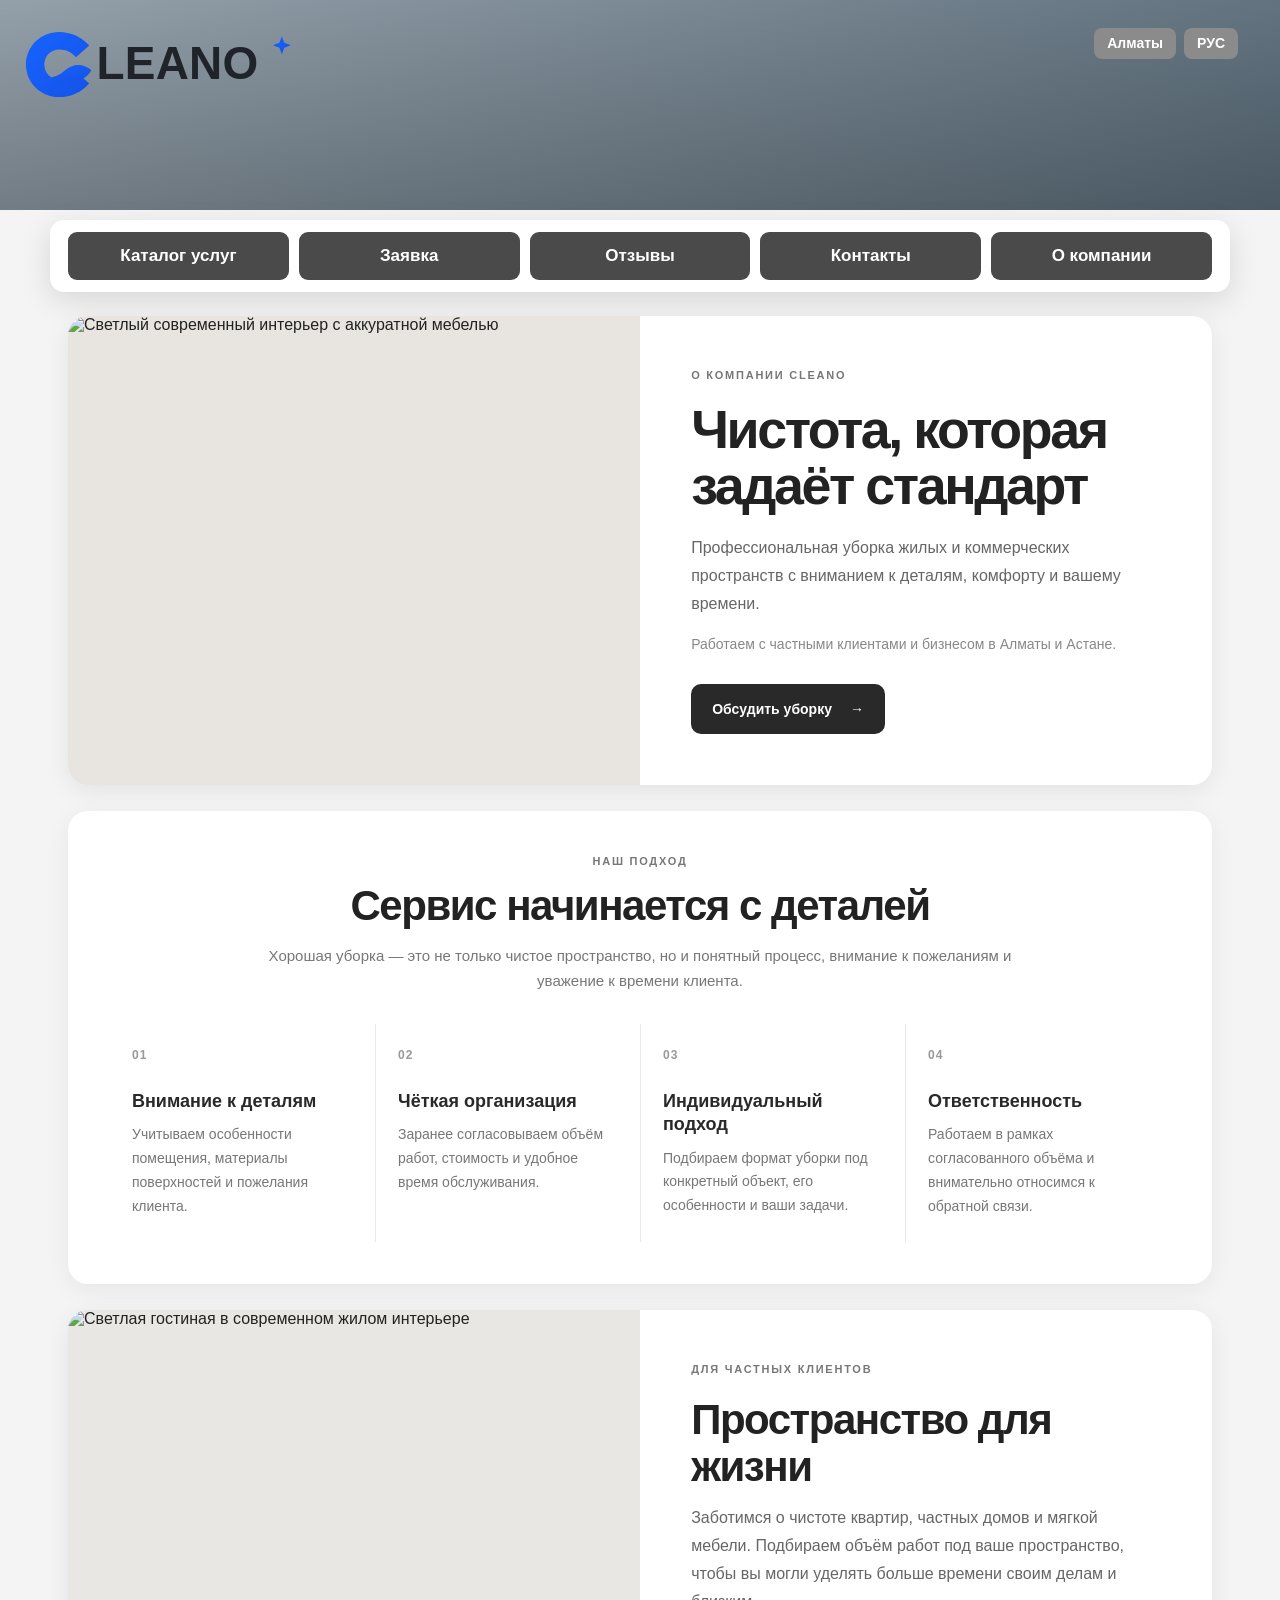
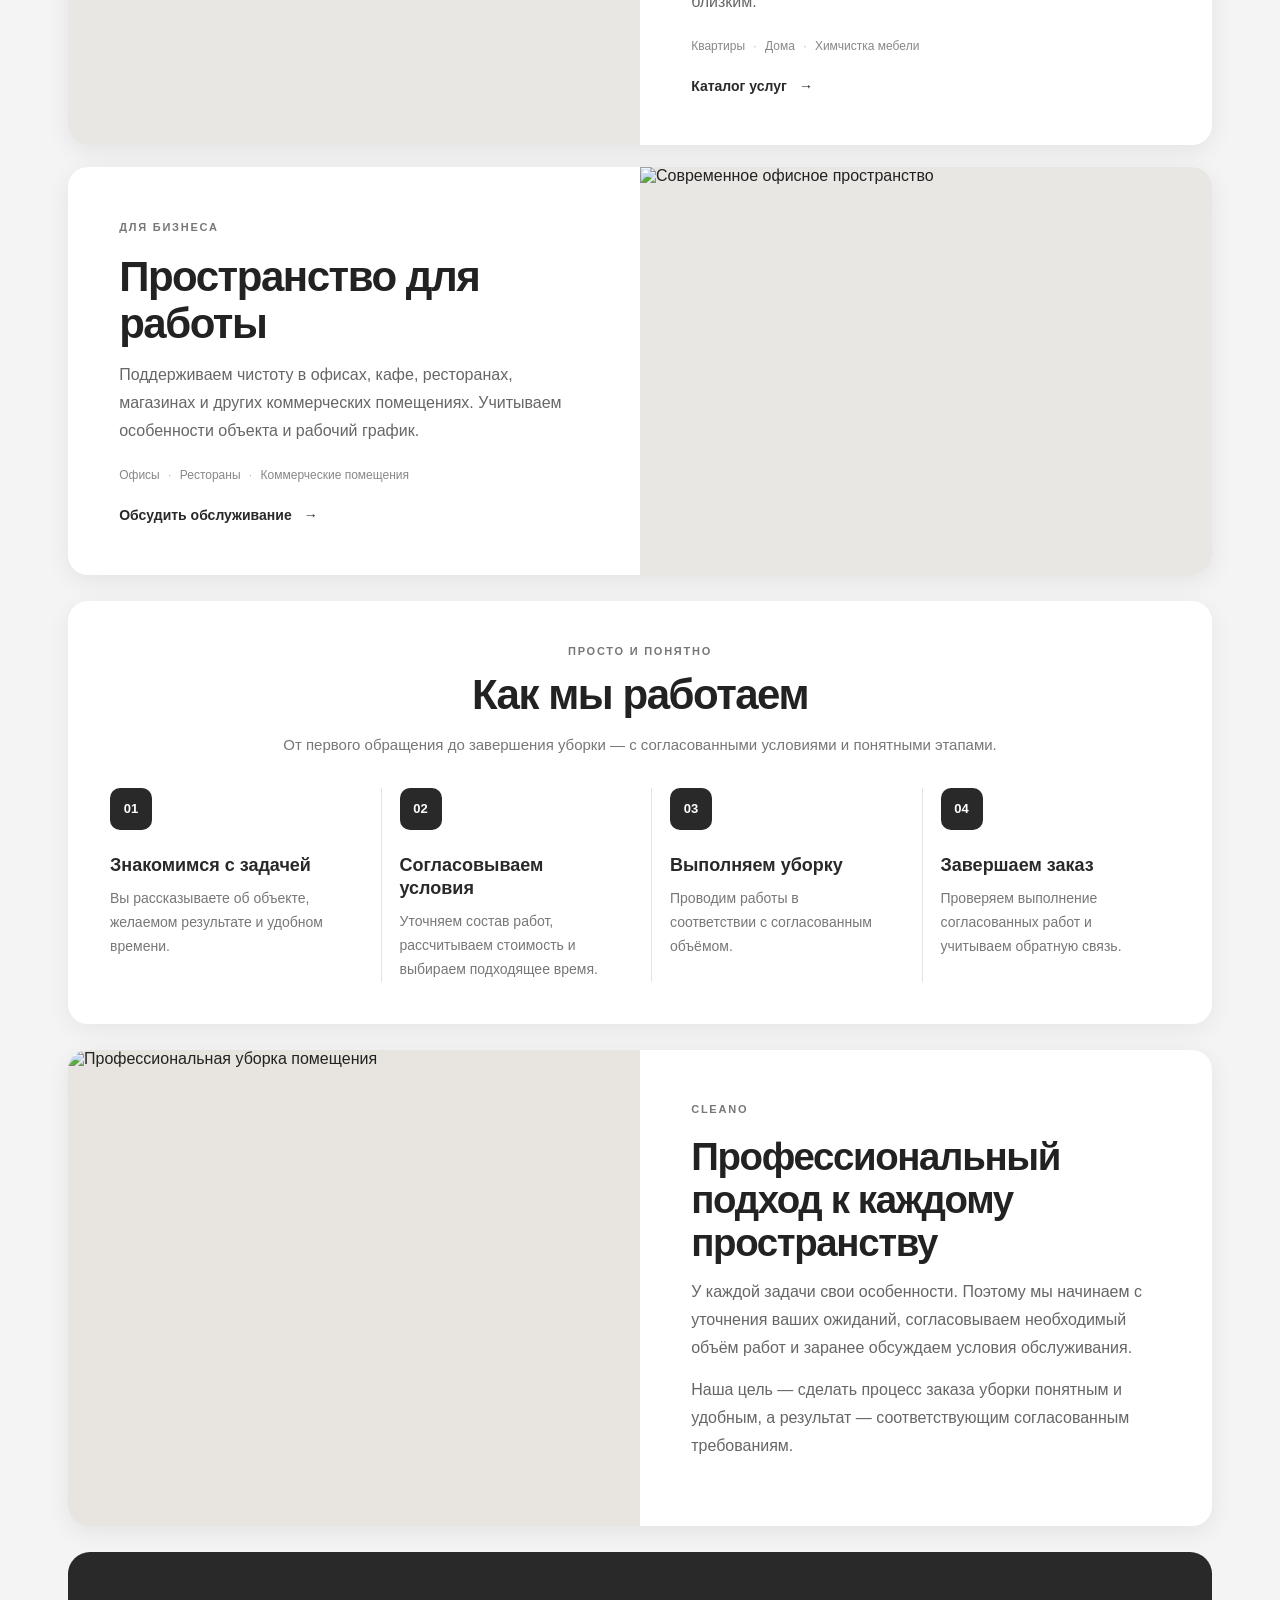
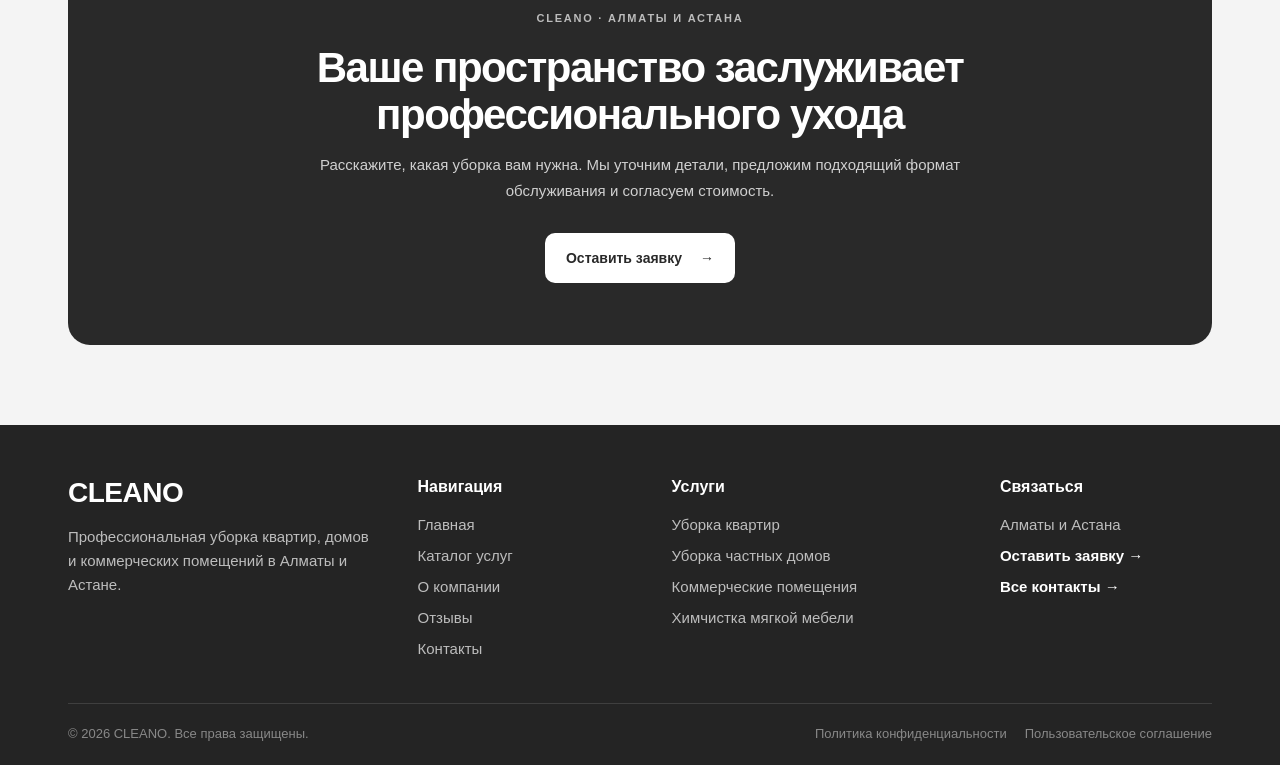
==== about.html @ 45821236 "Use distinct high-quality CLEANO service photography" ====
<!doctype html>
<html lang="ru">
<head>
  <meta charset="UTF-8">
  <meta name="viewport" content="width=device-width, initial-scale=1.0">
  <title>CLEANO — О компании</title>
  <link rel="icon" href="assets/cleano-favicon.svg" type="image/svg+xml" sizes="any">
  <link rel="stylesheet" href="css/style.css">
</head>
<body>
  <header class="site-header" data-city="almaty">
    <div class="header-overlay">
      <a class="logo" href="index.html" aria-label="CLEANO"><img src="assets/cleano-logo.svg?v=2" alt="CLEANO"></a>
      <div class="header-controls">
        <div class="city-picker">
          <button class="city-button" type="button" aria-expanded="false" aria-haspopup="listbox">Алматы</button>
          <div class="city-menu" role="listbox" aria-hidden="true">
            <button type="button" role="option" data-city="Алматы">Алматы</button>
            <button type="button" role="option" data-city="Астана">Астана</button>
          </div>
        </div>
        <div class="language-picker">
          <button class="language-button" type="button" aria-expanded="false" aria-haspopup="listbox">РУС</button>
          <div class="language-menu" role="listbox" aria-hidden="true">
            <button type="button" role="option" data-language="РУС">РУС</button>
            <button type="button" role="option" data-language="КАЗ">КАЗ</button>
            <button type="button" role="option" data-language="ENG">ENG</button>
          </div>
        </div>
      </div>
    </div>
  </header>
  <nav class="navigation" aria-label="Основная навигация">
    <a href="services.html">Каталог услуг</a>
    <a href="request.html">Заявка</a>
    <a href="reviews.html">Отзывы</a>
    <a href="contacts.html">Контакты</a>
    <a href="about.html">О компании</a>
  </nav>
  <main class="main-content">
    <section class="about-page">
      <section class="about-hero">
        <div class="about-hero-image">
          <img src="https://images.unsplash.com/photo-1616486338812-3dadae4b4ace?auto=format&fit=crop&w=1800&q=85" alt="Светлый современный интерьер с аккуратной мебелью">
        </div>
        <div class="about-hero-copy">
          <span class="about-eyebrow">О КОМПАНИИ CLEANO</span>
          <h1>Чистота, которая задаёт стандарт</h1>
          <p>Профессиональная уборка жилых и коммерческих пространств с вниманием к деталям, комфорту и вашему времени.</p>
          <p class="about-hero-secondary">Работаем с частными клиентами и бизнесом в Алматы и Астане.</p>
          <a class="about-button" href="request.html">Обсудить уборку <span>→</span></a>
        </div>
      </section>

      <section class="about-principles">
        <div class="about-section-heading">
          <span class="about-eyebrow">НАШ ПОДХОД</span>
          <h2>Сервис начинается с деталей</h2>
          <p>Хорошая уборка — это не только чистое пространство, но и понятный процесс, внимание к пожеланиям и уважение к времени клиента.</p>
        </div>
        <div class="about-principles-grid">
          <article class="about-principle">
            <span class="about-principle-number">01</span>
            <h3>Внимание к деталям</h3>
            <p>Учитываем особенности помещения, материалы поверхностей и пожелания клиента.</p>
          </article>
          <article class="about-principle">
            <span class="about-principle-number">02</span>
            <h3>Чёткая организация</h3>
            <p>Заранее согласовываем объём работ, стоимость и удобное время обслуживания.</p>
          </article>
          <article class="about-principle">
            <span class="about-principle-number">03</span>
            <h3>Индивидуальный подход</h3>
            <p>Подбираем формат уборки под конкретный объект, его особенности и ваши задачи.</p>
          </article>
          <article class="about-principle">
            <span class="about-principle-number">04</span>
            <h3>Ответственность</h3>
            <p>Работаем в рамках согласованного объёма и внимательно относимся к обратной связи.</p>
          </article>
        </div>
      </section>

      <section class="about-directions">
        <article class="about-direction">
          <div class="about-direction-image">
            <img src="https://images.unsplash.com/photo-1505693416388-ac5ce068fe85?auto=format&fit=crop&w=1400&q=85" alt="Светлая гостиная в современном жилом интерьере" loading="lazy">
          </div>
          <div class="about-direction-copy">
            <span class="about-eyebrow">ДЛЯ ЧАСТНЫХ КЛИЕНТОВ</span>
            <h2>Пространство для жизни</h2>
            <p>Заботимся о чистоте квартир, частных домов и мягкой мебели. Подбираем объём работ под ваше пространство, чтобы вы могли уделять больше времени своим делам и близким.</p>
            <span class="about-direction-tags">Квартиры <i>·</i> Дома <i>·</i> Химчистка мебели</span>
            <a class="about-text-link" href="services.html">Каталог услуг <span>→</span></a>
          </div>
        </article>
        <article class="about-direction about-direction-reverse">
          <div class="about-direction-image">
            <img src="https://images.unsplash.com/photo-1497366811353-6870744d04b2?auto=format&fit=crop&w=1400&q=85" alt="Современное офисное пространство" loading="lazy">
          </div>
          <div class="about-direction-copy">
            <span class="about-eyebrow">ДЛЯ БИЗНЕСА</span>
            <h2>Пространство для работы</h2>
            <p>Поддерживаем чистоту в офисах, кафе, ресторанах, магазинах и других коммерческих помещениях. Учитываем особенности объекта и рабочий график.</p>
            <span class="about-direction-tags">Офисы <i>·</i> Рестораны <i>·</i> Коммерческие помещения</span>
            <a class="about-text-link" href="request.html">Обсудить обслуживание <span>→</span></a>
          </div>
        </article>
      </section>

      <section class="about-process">
        <div class="about-section-heading">
          <span class="about-eyebrow">ПРОСТО И ПОНЯТНО</span>
          <h2>Как мы работаем</h2>
          <p>От первого обращения до завершения уборки — с согласованными условиями и понятными этапами.</p>
        </div>
        <div class="about-process-grid">
          <article class="about-process-step">
            <span>01</span><h3>Знакомимся с задачей</h3>
            <p>Вы рассказываете об объекте, желаемом результате и удобном времени.</p>
          </article>
          <article class="about-process-step">
            <span>02</span><h3>Согласовываем условия</h3>
            <p>Уточняем состав работ, рассчитываем стоимость и выбираем подходящее время.</p>
          </article>
          <article class="about-process-step">
            <span>03</span><h3>Выполняем уборку</h3>
            <p>Проводим работы в соответствии с согласованным объёмом.</p>
          </article>
          <article class="about-process-step">
            <span>04</span><h3>Завершаем заказ</h3>
            <p>Проверяем выполнение согласованных работ и учитываем обратную связь.</p>
          </article>
        </div>
      </section>

      <section class="about-trust">
        <div class="about-trust-image">
          <img src="https://images.unsplash.com/photo-1511818966892-d7d671e672a2?auto=format&fit=crop&w=1400&q=85" alt="Профессиональная уборка помещения" loading="lazy">
        </div>
        <div class="about-trust-copy">
          <span class="about-eyebrow">CLEANO</span>
          <h2>Профессиональный подход к каждому пространству</h2>
          <p>У каждой задачи свои особенности. Поэтому мы начинаем с уточнения ваших ожиданий, согласовываем необходимый объём работ и заранее обсуждаем условия обслуживания.</p>
          <p>Наша цель — сделать процесс заказа уборки понятным и удобным, а результат — соответствующим согласованным требованиям.</p>
        </div>
      </section>

      <section class="about-final-cta">
        <span class="about-eyebrow">CLEANO · АЛМАТЫ И АСТАНА</span>
        <h2>Ваше пространство заслуживает профессионального ухода</h2>
        <p>Расскажите, какая уборка вам нужна. Мы уточним детали, предложим подходящий формат обслуживания и согласуем стоимость.</p>
        <a class="about-button about-button-light" href="request.html">Оставить заявку <span>→</span></a>
      </section>
    </section>
  </main>
  <footer class="site-footer">
    <div class="footer-inner">
      <div class="footer-main">
        <div class="footer-brand">
          <a class="footer-logo" href="index.html" aria-label="CLEANO">CLEANO</a>
          <p>Профессиональная уборка квартир, домов и коммерческих помещений в Алматы и Астане.</p>
        </div>

        <div class="footer-column">
          <h2>Навигация</h2>
          <a href="index.html">Главная</a>
          <a href="services.html">Каталог услуг</a>
          <a href="about.html">О компании</a>
          <a href="reviews.html">Отзывы</a>
          <a href="contacts.html">Контакты</a>
        </div>

        <div class="footer-column">
          <h2>Услуги</h2>
          <a href="services.html">Уборка квартир</a>
          <a href="services.html">Уборка частных домов</a>
          <a href="services.html">Коммерческие помещения</a>
          <a href="services.html">Химчистка мягкой мебели</a>
        </div>

        <div class="footer-column footer-contact">
          <h2>Связаться</h2>
          <span>Алматы и Астана</span>
          <a href="request.html">Оставить заявку →</a>
          <a href="contacts.html">Все контакты →</a>
        </div>
      </div>

      <div class="footer-bottom">
        <span>© 2026 CLEANO. Все права защищены.</span>
        <div class="footer-legal">
          <a href="#">Политика конфиденциальности</a>
          <a href="#">Пользовательское соглашение</a>
        </div>
      </div>
    </div>
  </footer>
  <script src="js/script.js?v=2"></script>
</body>
</html>
---- css/style.css ----
*{box-sizing:border-box}
html{scroll-behavior:smooth}
body{margin:0;font-family:Arial,Helvetica,sans-serif;color:#222;background:#f4f4f4}

.site-header{position:absolute;inset:0 0 auto 0;height:210px;z-index:0;background:linear-gradient(rgba(0,0,0,.2),rgba(0,0,0,.35)),linear-gradient(135deg,#b9c8d4,#718797)}
.header-overlay{height:100%;display:flex;align-items:flex-start;justify-content:space-between;padding:28px 42px 28px 24px;color:#fff}
.header-controls{display:flex;align-items:flex-start;gap:8px;margin-left:auto}
.logo{display:flex;align-items:flex-start;width:290px;height:84px;text-decoration:none;flex:0 0 auto}
.logo img{display:block;width:100%;height:100%;object-fit:contain;object-position:left top}

.navigation{position:relative;z-index:3;max-width:1180px;margin:220px auto 0;padding:12px 18px;display:flex;gap:10px;background:#fff;border-radius:14px;box-shadow:0 8px 30px rgba(0,0,0,.12)}
.navigation a{flex:1;display:flex;align-items:center;justify-content:center;min-height:48px;padding:10px 16px;border-radius:9px;background:#4a4a4a;color:#fff;text-decoration:none;font-size:17px;font-weight:700;transition:background .2s ease,transform .2s ease,box-shadow .2s ease}
.navigation a:hover{background:#363636;transform:scale(1.035);box-shadow:0 6px 14px rgba(0,0,0,.16)}
.navigation a.active{background:#363636}

.main-content{position:relative;z-index:4;max-width:1180px;margin:24px auto 80px;padding:0 18px}
.homepage-hero{min-height:320px;margin-bottom:24px;padding:44px 52px;display:flex;align-items:center;background:#fff;border-radius:18px;box-shadow:0 6px 24px rgba(0,0,0,.08)}
.homepage-hero-copy{max-width:900px}
.homepage-hero h1{margin:0 0 22px;font-size:clamp(34px,4.2vw,54px);line-height:1.06;color:#222}
.homepage-hero p{margin:0 0 14px;font-size:18px;line-height:1.62;color:#555}
.homepage-hero p:last-child{margin-bottom:0}

.hero{min-height:360px;margin-bottom:24px;padding:32px;display:grid;grid-template-columns:1.2fr 1fr;gap:36px;align-items:center;background:#fff;border-radius:18px;box-shadow:0 6px 24px rgba(0,0,0,.08)}
.placeholder{min-height:260px;display:grid;place-items:center;border-radius:14px;background:#e8e8e8;color:#888;font-size:18px}
h1{margin-top:0;font-size:clamp(32px,4vw,54px);line-height:1.05}
h2{font-size:32px}
p{font-size:18px;line-height:1.6;color:#555}

.city-picker,.language-picker{position:relative;z-index:10}
.city-button,.language-button{border:0;border-radius:8px;background:#8b8b8b;color:#fff;padding:7px 13px;font-size:14px;font-weight:700;line-height:1.2;cursor:pointer}
.city-button:hover,.language-button:hover{background:#7d7d7d}
.city-menu,.language-menu{position:absolute;top:calc(100% + 8px);right:0;padding:6px;background:#fff;border-radius:9px;box-shadow:0 8px 24px rgba(0,0,0,.16);opacity:0;visibility:hidden;transform:translateY(-10px);pointer-events:none;transition:opacity .22s ease,transform .22s ease,visibility .22s ease}
.city-menu{min-width:130px}
.language-menu{min-width:100px}
.city-menu.is-open,.language-menu.is-open{opacity:1;visibility:visible;transform:translateY(0);pointer-events:auto}
.city-menu button,.language-menu button{display:block;width:100%;border:0;background:transparent;border-radius:6px;padding:9px 10px;text-align:left;font-size:14px;cursor:pointer}
.city-menu button:hover,.language-menu button:hover{background:#f0f0f0}

.service-tiles{display:flex;flex-direction:column;gap:24px}
.service-tile{min-height:360px;display:grid;grid-template-columns:38% 62%;align-items:stretch;background:#fff;border-radius:18px;overflow:hidden;box-shadow:0 6px 24px rgba(0,0,0,.08)}
.service-tile.reverse{grid-template-columns:62% 38%}
.service-photo{min-height:360px;background:#e8e8e8}
.service-photo.placeholder{min-height:360px;border-radius:0;display:grid;place-items:center}
.service-copy{display:flex;flex-direction:column;justify-content:center;padding:42px 48px}
.service-copy h2{margin:0 0 12px;font-size:32px;line-height:1.1;color:#222}
.service-copy h3{margin:0 0 18px;font-size:21px;line-height:1.3;color:#222}
.service-copy p{margin:0 0 12px;font-size:17px;line-height:1.55;color:#555}
.service-button{align-self:flex-start;margin-top:10px;padding:11px 18px;border-radius:9px;background:#4a4a4a;color:#fff;text-decoration:none;font-size:16px;font-weight:700;transition:background .2s ease,transform .2s ease,box-shadow .2s ease}
.service-button:hover{background:#363636;transform:translateY(-2px);box-shadow:0 5px 12px rgba(0,0,0,.14)}

.advantages-section{margin-top:24px}
.advantages-card{padding:38px 42px;background:#fff;border-radius:18px;box-shadow:0 6px 24px rgba(0,0,0,.08)}
.advantages-heading h2{margin:0 0 28px;font-size:32px;line-height:1.15;color:#222}
.advantages-grid{display:grid;grid-template-columns:repeat(4,1fr);gap:0}
.advantage-item{padding:4px 24px}
.advantage-item:first-child{padding-left:0}
.advantage-item:last-child{padding-right:0}
.advantage-item+ .advantage-item{border-left:1px solid #e2e2e2}
.advantage-item h3{margin:0 0 12px;font-size:19px;line-height:1.3;color:#222}
.advantage-item p{margin:0;font-size:16px;line-height:1.55;color:#666}

.works-reviews-section{margin-top:24px}
.works-reviews-card{padding:38px 42px;background:#fff;border-radius:18px;box-shadow:0 6px 24px rgba(0,0,0,.08)}
.works-reviews-heading h2{margin:0 0 10px;font-size:32px;line-height:1.15;color:#222}
.works-reviews-heading p{margin:0 0 28px;font-size:17px;color:#666}
.work-gallery{display:grid;grid-template-columns:repeat(3,1fr);gap:16px}
.work-photo{min-height:220px;border-radius:12px}
.work-photo.placeholder{min-height:220px;border-radius:12px}
.reviews-grid{display:grid;grid-template-columns:repeat(3,1fr);gap:16px;margin-top:28px}
.review-card{padding:24px;background:#f7f7f7;border-radius:14px}
.review-rating{margin-bottom:12px;font-size:16px;letter-spacing:2px;color:#555}
.review-card p{margin:0 0 18px;font-size:16px;line-height:1.55;color:#555}
.review-author{font-size:15px;font-weight:700;color:#333}

@media(max-width:900px){
  .advantages-grid{grid-template-columns:repeat(2,1fr);gap:24px 0}
  .advantage-item{padding:0 22px}
  .advantage-item:nth-child(odd){padding-left:0}
  .advantage-item:nth-child(even){padding-right:0}
  .advantage-item:nth-child(3),.advantage-item:nth-child(4){border-top:1px solid #e2e2e2;padding-top:24px}
  .advantage-item:nth-child(3){border-left:0}
  .work-gallery,.reviews-grid{grid-template-columns:repeat(2,1fr)}
  .work-photo,.work-photo.placeholder{min-height:200px}
  .reviews-grid .review-card:last-child{grid-column:1/-1}
}

@media(max-width:760px){
  .site-header{height:180px}
  .header-overlay{padding:22px}
  .header-controls{gap:6px}
  .logo{width:220px;height:64px}
  .city-button,.language-button{padding:7px 10px}
  .navigation{margin-top:190px;overflow-x:auto}
  .homepage-hero{min-height:280px;padding:30px 24px}
  .homepage-hero h1{font-size:34px;margin-bottom:18px}
  .homepage-hero p{font-size:17px}
  .hero{grid-template-columns:1fr;padding:22px}
  .service-tile,.service-tile.reverse{grid-template-columns:1fr}
  .service-photo,.service-photo.placeholder{min-height:240px}
  .service-copy{padding:28px 22px}
  .service-copy h2{font-size:28px}
  .service-copy h3{font-size:19px}
  .advantages-card{padding:28px 22px}
  .advantages-heading h2{font-size:28px;margin-bottom:22px}
  .advantages-grid{grid-template-columns:1fr;gap:0}
  .advantage-item,.advantage-item:nth-child(odd),.advantage-item:nth-child(even){padding:20px 0;border-left:0}
  .advantage-item:first-child{padding-top:0}
  .advantage-item+ .advantage-item{border-top:1px solid #e2e2e2}
  .works-reviews-card{padding:28px 22px}
  .works-reviews-heading h2{font-size:28px}
  .work-gallery,.reviews-grid{grid-template-columns:1fr}
  .work-photo,.work-photo.placeholder{min-height:220px}
  .reviews-grid .review-card:last-child{grid-column:auto}
}

.site-footer{
  margin-top:80px;
  background:#242424;
  color:#fff;
}
.footer-inner{
  max-width:1180px;
  margin:0 auto;
  padding:52px 18px 22px;
}
.footer-main{
  display:grid;
  grid-template-columns:1.45fr 1fr 1.35fr 1fr;
  gap:42px;
}
.footer-brand{
  max-width:330px;
}
.footer-logo{
  display:inline-block;
  margin-bottom:16px;
  color:#fff;
  text-decoration:none;
  font-size:28px;
  font-weight:800;
  letter-spacing:-.5px;
}
.footer-brand p{
  margin:0;
  font-size:15px;
  line-height:1.6;
  color:#bdbdbd;
}
.footer-column{
  display:flex;
  flex-direction:column;
  align-items:flex-start;
  gap:10px;
}
.footer-column h2{
  margin:0 0 8px;
  font-size:16px;
  line-height:1.2;
  color:#fff;
}
.footer-column a,
.footer-column span{
  color:#bdbdbd;
  text-decoration:none;
  font-size:15px;
  line-height:1.4;
  transition:color .2s ease,transform .2s ease;
}
.footer-column a:hover{
  color:#fff;
  transform:translateX(2px);
}
.footer-contact a{
  color:#fff;
  font-weight:700;
}
.footer-bottom{
  display:flex;
  align-items:center;
  justify-content:space-between;
  gap:24px;
  margin-top:44px;
  padding-top:20px;
  border-top:1px solid rgba(255,255,255,.12);
  color:#888;
  font-size:13px;
  line-height:1.5;
}
.footer-legal{
  display:flex;
  flex-wrap:wrap;
  justify-content:flex-end;
  gap:18px;
}
.footer-legal a{
  color:#888;
  text-decoration:none;
  transition:color .2s ease;
}
.footer-legal a:hover{
  color:#fff;
}

@media(max-width:900px){
  .footer-main{
    grid-template-columns:repeat(2,1fr);
    gap:36px 28px;
  }
  .footer-brand{
    max-width:none;
  }
  .footer-bottom{
    align-items:flex-start;
    flex-direction:column;
    gap:12px;
  }
  .footer-legal{
    justify-content:flex-start;
  }
}

@media(max-width:760px){
  .site-footer{
    margin-top:56px;
  }
  .footer-inner{
    padding:38px 22px 20px;
  }
  .footer-main{
    grid-template-columns:1fr;
    gap:30px;
  }
  .footer-brand{
    max-width:420px;
  }
  .footer-bottom{
    margin-top:34px;
  }
  .footer-legal{
    flex-direction:column;
    gap:7px;
  }
}


.services-intro{
  min-height:260px;
  margin-bottom:24px;
  padding:44px 52px;
  display:flex;
  align-items:center;
  background:#fff;
  border-radius:18px;
  box-shadow:0 6px 24px rgba(0,0,0,.08);
}
.services-intro-copy{
  max-width:850px;
}
.services-intro h1{
  margin:0 0 18px;
  font-size:clamp(34px,4.2vw,54px);
  line-height:1.06;
  color:#222;
}
.services-intro p{
  margin:0;
  font-size:18px;
  line-height:1.62;
  color:#555;
}

@media(max-width:760px){
  .services-intro{
    min-height:240px;
    padding:30px 24px;
  }
  .services-intro h1{
    font-size:34px;
    margin-bottom:16px;
  }
  .services-intro p{
    font-size:17px;
  }
}


.catalog-services{
  display:flex;
  flex-direction:column;
  gap:24px;
}
.catalog-service-card{
  min-height:360px;
  display:grid;
  grid-template-columns:38% 62%;
  align-items:stretch;
  background:#fff;
  border-radius:18px;
  overflow:hidden;
  box-shadow:0 6px 24px rgba(0,0,0,.08);
}
.catalog-service-card.reverse{
  grid-template-columns:62% 38%;
}
.catalog-service-photo{
  min-height:360px;
  background:#e8e8e8;
}
.catalog-service-photo.placeholder{
  min-height:360px;
  border-radius:0;
  display:grid;
  place-items:center;
}
.catalog-service-copy{
  display:flex;
  flex-direction:column;
  justify-content:center;
  padding:42px 48px;
}
.catalog-service-copy h2{
  margin:0 0 12px;
  font-size:32px;
  line-height:1.1;
  color:#222;
}
.catalog-service-copy h3{
  margin:0 0 18px;
  font-size:21px;
  line-height:1.3;
  color:#222;
}
.catalog-service-copy p{
  margin:0 0 12px;
  font-size:17px;
  line-height:1.55;
  color:#555;
}
.catalog-service-button{
  align-self:flex-start;
  margin-top:10px;
  padding:11px 18px;
  border:0;
  border-radius:9px;
  background:#4a4a4a;
  color:#fff;
  font-family:inherit;
  font-size:16px;
  font-weight:700;
  cursor:pointer;
  transition:background .2s ease,transform .2s ease,box-shadow .2s ease;
}
.catalog-service-button:hover{
  background:#363636;
  transform:translateY(-2px);
  box-shadow:0 5px 12px rgba(0,0,0,.14);
}

body.modal-open{
  overflow:hidden;
}
.service-modal{
  position:fixed;
  inset:0;
  z-index:100;
  display:flex;
  align-items:center;
  justify-content:center;
  padding:24px;
  opacity:0;
  visibility:hidden;
  pointer-events:none;
  transition:opacity .22s ease,visibility .22s ease;
}
.service-modal.is-open{
  opacity:1;
  visibility:visible;
  pointer-events:auto;
}
.service-modal-backdrop{
  position:absolute;
  inset:0;
  background:rgba(0,0,0,.58);
}
.service-modal-window{
  position:relative;
  z-index:1;
  width:min(860px,100%);
  min-height:420px;
  background:#fff;
  border-radius:18px;
  box-shadow:0 18px 60px rgba(0,0,0,.28);
  transform:translateY(14px) scale(.98);
  transition:transform .22s ease;
}
.service-modal.is-open .service-modal-window{
  transform:translateY(0) scale(1);
}
.service-modal-close{
  position:absolute;
  top:14px;
  right:16px;
  z-index:2;
  width:38px;
  height:38px;
  border:0;
  border-radius:50%;
  background:#f0f0f0;
  color:#333;
  font-size:28px;
  line-height:1;
  cursor:pointer;
  transition:background .2s ease,transform .2s ease;
}
.service-modal-close:hover{
  background:#e2e2e2;
  transform:scale(1.04);
}
.service-modal-content{
  min-height:420px;
  padding:48px;
  display:flex;
  align-items:flex-start;
  justify-content:center;
}
.service-modal-content h2{
  margin:0;
  font-size:30px;
  color:#222;
}

@media(max-width:760px){
  .catalog-service-card,
  .catalog-service-card.reverse{
    grid-template-columns:1fr;
  }
  .catalog-service-photo,
  .catalog-service-photo.placeholder{
    min-height:240px;
  }
  .catalog-service-copy{
    padding:28px 22px;
  }
  .catalog-service-copy h2{
    font-size:28px;
  }
  .catalog-service-copy h3{
    font-size:19px;
  }
  .service-modal{
    padding:14px;
  }
  .service-modal-window{
    min-height:calc(100vh - 28px);
    max-height:calc(100vh - 28px);
    overflow:auto;
    border-radius:16px;
  }
  .service-modal-content{
    min-height:calc(100vh - 28px);
    padding:48px 24px 30px;
  }
}


/* Detailed service modal */
.service-modal-window{
  width:min(980px,100%);
  max-height:calc(100vh - 48px);
  overflow:auto;
}
.service-modal-content{
  display:block;
  min-height:0;
  padding:46px 48px 40px;
}
.service-modal-header{
  padding-right:48px;
  margin-bottom:24px;
}
.service-modal-kicker{
  display:block;
  margin-bottom:8px;
  font-size:14px;
  font-weight:700;
  text-transform:uppercase;
  letter-spacing:.08em;
  color:#777;
}
.service-modal-header h2{
  margin:0 0 14px;
  font-size:clamp(30px,4vw,42px);
  line-height:1.08;
  color:#222;
}
.service-modal-header p{
  margin:0;
  font-size:17px;
  line-height:1.6;
  color:#555;
}
.service-gallery{
  position:relative;
  min-height:300px;
  margin-bottom:28px;
  overflow:hidden;
  border-radius:14px;
  background:#e8e8e8;
}
.service-gallery-track{
  position:relative;
  min-height:300px;
}
.service-gallery-slide{
  position:absolute;
  inset:0;
  display:flex;
  flex-direction:column;
  align-items:center;
  justify-content:center;
  gap:8px;
  opacity:0;
  visibility:hidden;
  background:#e8e8e8;
  transition:opacity .2s ease,visibility .2s ease;
}
.service-gallery-slide.is-active{
  opacity:1;
  visibility:visible;
}
.service-gallery-slide span{
  font-size:22px;
  color:#888;
}
.service-gallery-slide small{
  font-size:14px;
  color:#999;
}
.service-gallery-arrow{
  position:absolute;
  top:50%;
  z-index:2;
  width:42px;
  height:42px;
  border:0;
  border-radius:50%;
  background:rgba(255,255,255,.9);
  color:#333;
  font-size:30px;
  line-height:1;
  cursor:pointer;
  transform:translateY(-50%);
  box-shadow:0 4px 14px rgba(0,0,0,.14);
  transition:background .2s ease,transform .2s ease;
}
.service-gallery-arrow:hover{
  background:#fff;
  transform:translateY(-50%) scale(1.04);
}
.service-gallery-prev{left:14px}
.service-gallery-next{right:14px}
.service-gallery-dots{
  position:absolute;
  z-index:2;
  left:50%;
  bottom:14px;
  display:flex;
  gap:7px;
  transform:translateX(-50%);
}
.service-gallery-dots button{
  width:8px;
  height:8px;
  padding:0;
  border:0;
  border-radius:50%;
  background:#aaa;
  cursor:pointer;
}
.service-gallery-dots button.is-active{
  background:#444;
  transform:scale(1.25);
}
.service-modal-grid{
  display:grid;
  grid-template-columns:1fr 1fr;
  gap:20px;
}
.service-modal-section{
  padding:24px;
  border-radius:14px;
  background:#f7f7f7;
}
.service-modal-section h3,
.service-modal-note h3{
  margin:0 0 16px;
  font-size:20px;
  line-height:1.2;
  color:#222;
}
.service-modal-section ul{
  margin:0;
  padding:0;
  list-style:none;
}
.service-modal-section li{
  position:relative;
  padding-left:22px;
  margin:0 0 11px;
  font-size:15px;
  line-height:1.5;
  color:#555;
}
.service-modal-section li:last-child{margin-bottom:0}
.service-modal-section li::before{
  content:'✓';
  position:absolute;
  left:0;
  top:0;
  color:#555;
  font-weight:700;
}
.service-modal-info{
  display:grid;
  grid-template-columns:repeat(3,1fr);
  gap:12px;
  margin-top:20px;
}
.service-info-item{
  min-height:132px;
  padding:20px;
  border:1px solid #e2e2e2;
  border-radius:14px;
}
.service-info-item span{
  display:block;
  margin-bottom:9px;
  font-size:13px;
  font-weight:700;
  text-transform:uppercase;
  letter-spacing:.06em;
  color:#888;
}
.service-info-item strong{
  display:block;
  margin-bottom:7px;
  font-size:18px;
  line-height:1.3;
  color:#222;
}
.service-info-item small{
  display:block;
  font-size:13px;
  line-height:1.45;
  color:#777;
}
.service-modal-note{
  margin-top:20px;
  padding:22px 24px;
  border-left:4px solid #555;
  border-radius:0 12px 12px 0;
  background:#f7f7f7;
}
.service-modal-note p{
  margin:0;
  font-size:15px;
  line-height:1.6;
  color:#555;
}
.service-modal-actions{
  display:flex;
  justify-content:flex-start;
  margin-top:24px;
}
.service-modal-cta{
  display:inline-flex;
  align-items:center;
  justify-content:center;
  min-height:48px;
  padding:12px 20px;
  border-radius:9px;
  background:#4a4a4a;
  color:#fff;
  text-decoration:none;
  font-size:16px;
  font-weight:700;
  transition:background .2s ease,transform .2s ease,box-shadow .2s ease;
}
.service-modal-cta:hover{
  background:#363636;
  transform:translateY(-2px);
  box-shadow:0 5px 12px rgba(0,0,0,.14);
}
@media(max-width:760px){
  .service-modal-window{
    max-height:calc(100vh - 28px);
  }
  .service-modal-content{
    padding:40px 22px 28px;
  }
  .service-modal-header{
    padding-right:38px;
  }
  .service-modal-header h2{
    font-size:30px;
  }
  .service-modal-header p{
    font-size:16px;
  }
  .service-gallery,.service-gallery-track{
    min-height:220px;
  }
  .service-modal-grid{
    grid-template-columns:1fr;
  }
  .service-modal-info{
    grid-template-columns:1fr;
  }
  .service-info-item{
    min-height:0;
  }
}


/* Modal scrolling and rounded interface */
.service-modal-window{
  overflow-y:auto;
  overflow-x:hidden;
  scrollbar-width:thin;
  scrollbar-color:#9a9a9a transparent;
}
.service-modal-content{
  max-height:calc(100vh - 48px);
  overflow-y:auto;
  overflow-x:hidden;
  scrollbar-width:thin;
  scrollbar-color:#9a9a9a transparent;
}
.service-modal-content::-webkit-scrollbar{
  width:10px;
}
.service-modal-content::-webkit-scrollbar-track{
  background:transparent;
  margin:18px 0;
}
.service-modal-content::-webkit-scrollbar-thumb{
  background:#9a9a9a;
  border:3px solid transparent;
  background-clip:padding-box;
  border-radius:999px;
}
.service-modal-content::-webkit-scrollbar-thumb:hover{
  background:#777;
  border:3px solid transparent;
  background-clip:padding-box;
}

.service-modal-grid{
  align-items:stretch;
}
.service-modal-section{
  border-radius:16px;
  overflow:hidden;
}
.service-modal-info{
  align-items:stretch;
}
.service-info-item{
  border-radius:16px;
  overflow:hidden;
}
.service-modal-note{
  border-radius:0 16px 16px 0;
  overflow:hidden;
}
.service-gallery{
  border-radius:16px;
  overflow:hidden;
}


.catalog-cta{
  margin-top:28px;
  padding:52px 48px;
  background:#2d2d2d;
  border-radius:20px;
  box-shadow:0 8px 30px rgba(0,0,0,.12);
  overflow:hidden;
}
.catalog-cta-content{
  max-width:760px;
  margin:0 auto;
  text-align:center;
}
.catalog-cta-kicker{
  display:block;
  margin-bottom:10px;
  font-size:13px;
  font-weight:700;
  letter-spacing:.12em;
  text-transform:uppercase;
  color:#aaa;
}
.catalog-cta h2{
  margin:0 0 14px;
  font-size:clamp(30px,4vw,42px);
  line-height:1.1;
  color:#fff;
}
.catalog-cta p{
  margin:0 auto 24px;
  max-width:680px;
  font-size:17px;
  line-height:1.6;
  color:#c9c9c9;
}
.catalog-cta-button{
  display:inline-flex;
  align-items:center;
  justify-content:center;
  min-height:48px;
  padding:12px 22px;
  border-radius:10px;
  background:#fff;
  color:#333;
  text-decoration:none;
  font-size:16px;
  font-weight:700;
  transition:transform .2s ease,box-shadow .2s ease,background .2s ease;
}
.catalog-cta-button:hover{
  background:#f1f1f1;
  transform:translateY(-2px);
  box-shadow:0 7px 18px rgba(0,0,0,.18);
}
@media(max-width:760px){
  .catalog-cta{
    margin-top:24px;
    padding:38px 22px;
    border-radius:18px;
  }
  .catalog-cta h2{
    font-size:30px;
  }
  .catalog-cta p{
    font-size:16px;
  }
  .catalog-cta-button{
    width:100%;
  }
}


/* Refined catalog CTA */
.main-content .catalog-cta{
  margin:32px 0 0;
  padding:56px 64px;
  background:#292929;
  border:1px solid #3b3b3b;
  border-radius:22px;
  box-shadow:0 10px 32px rgba(0,0,0,.14);
}
.main-content .catalog-cta-content{
  max-width:760px;
  margin:0 auto;
  text-align:center;
}
.main-content .catalog-cta h2{
  margin:0 0 14px;
  font-size:clamp(30px,4vw,42px);
  line-height:1.1;
  color:#fff;
}
.main-content .catalog-cta p{
  margin:0 auto 26px;
  max-width:700px;
  font-size:17px;
  line-height:1.6;
  color:#c7c7c7;
}
.main-content .catalog-cta-button{
  display:inline-flex;
  align-items:center;
  justify-content:center;
  min-height:50px;
  padding:13px 24px;
  border:1px solid #fff;
  border-radius:10px;
  background:#fff;
  color:#292929;
  text-decoration:none;
  font-size:16px;
  font-weight:700;
  transition:transform .2s ease,background .2s ease,box-shadow .2s ease;
}
.main-content .catalog-cta-button:hover{
  background:#f0f0f0;
  transform:translateY(-2px);
  box-shadow:0 8px 20px rgba(0,0,0,.2);
}
@media(max-width:760px){
  .main-content .catalog-cta{
    margin-top:24px;
    padding:40px 22px;
    border-radius:18px;
  }
  .main-content .catalog-cta h2{
    font-size:30px;
  }
  .main-content .catalog-cta p{
    font-size:16px;
  }
  .main-content .catalog-cta-button{
    width:100%;
  }
}


/* Request page */
.request-intro{
  min-height:260px;
  margin-bottom:24px;
  padding:44px 52px;
  display:flex;
  align-items:center;
  background:#fff;
  border-radius:18px;
  box-shadow:0 6px 24px rgba(0,0,0,.08);
}
.request-intro-copy{
  max-width:850px;
}
.request-intro h1{
  margin:0 0 18px;
  font-size:clamp(34px,4.2vw,54px);
  line-height:1.06;
  color:#222;
}
.request-intro p{
  margin:0;
  font-size:18px;
  line-height:1.62;
  color:#555;
}
.request-card{
  padding:44px 48px;
  background:#fff;
  border-radius:20px;
  box-shadow:0 6px 24px rgba(0,0,0,.08);
}
.request-form{
  max-width:980px;
  margin:0 auto;
}
.request-section-heading{
  display:flex;
  align-items:flex-start;
  gap:18px;
  margin-bottom:24px;
}
.request-section-heading>span{
  display:flex;
  align-items:center;
  justify-content:center;
  flex:0 0 42px;
  width:42px;
  height:42px;
  border-radius:50%;
  background:#2d2d2d;
  color:#fff;
  font-size:14px;
  font-weight:700;
}
.request-section-heading h2{
  margin:0 0 5px;
  font-size:24px;
  line-height:1.2;
  color:#222;
}
.request-section-heading p{
  margin:0;
  font-size:15px;
  line-height:1.4;
  color:#777;
}
.request-fields{
  display:grid;
  gap:18px;
}
.request-fields-two{
  grid-template-columns:1fr 1fr;
}
.request-fields-address{
  grid-template-columns:1fr 220px;
  margin-top:18px;
}
.request-field{
  display:flex;
  flex-direction:column;
  gap:8px;
}
.request-field>span{
  font-size:14px;
  font-weight:700;
  color:#444;
}
.request-field input,
.request-field select,
.request-field textarea{
  width:100%;
  border:1px solid #ddd;
  border-radius:10px;
  background:#fafafa;
  color:#222;
  font:inherit;
  font-size:16px;
  outline:none;
  transition:border-color .2s ease,background .2s ease,box-shadow .2s ease;
}
.request-field input,
.request-field select{
  min-height:50px;
  padding:12px 14px;
}
.request-field textarea{
  min-height:130px;
  padding:13px 14px;
  resize:vertical;
}
.request-field input::placeholder,
.request-field textarea::placeholder{
  color:#aaa;
}
.request-field input:focus,
.request-field select:focus,
.request-field textarea:focus{
  border-color:#777;
  background:#fff;
  box-shadow:0 0 0 3px rgba(0,0,0,.05);
}
.request-hint-box{
  min-height:50px;
  padding:12px 16px;
  display:flex;
  flex-direction:column;
  justify-content:center;
  border-radius:10px;
  background:#f4f4f4;
}
.request-hint-box strong{
  margin-bottom:3px;
  font-size:14px;
  color:#444;
}
.request-hint-box span{
  font-size:13px;
  line-height:1.4;
  color:#777;
}
.request-divider{
  height:1px;
  margin:38px 0;
  background:#e7e7e7;
}
.request-submit-row{
  display:flex;
  align-items:center;
  justify-content:space-between;
  gap:30px;
  margin-top:40px;
  padding:26px;
  border-radius:16px;
  background:#292929;
}
.request-submit-note{
  max-width:610px;
}
.request-submit-note span{
  display:block;
  margin-bottom:7px;
  font-size:13px;
  font-weight:700;
  letter-spacing:.06em;
  text-transform:uppercase;
  color:#aaa;
}
.request-submit-note p{
  margin:0;
  font-size:15px;
  line-height:1.5;
  color:#c8c8c8;
}
.request-submit{
  flex:0 0 auto;
  min-height:50px;
  padding:13px 22px;
  border:1px solid #fff;
  border-radius:10px;
  background:#fff;
  color:#292929;
  font:inherit;
  font-size:16px;
  font-weight:700;
  cursor:pointer;
  transition:transform .2s ease,background .2s ease,box-shadow .2s ease;
}
.request-submit:hover{
  background:#f0f0f0;
  transform:translateY(-2px);
  box-shadow:0 8px 20px rgba(0,0,0,.2);
}
.request-privacy{
  margin:14px 0 0;
  text-align:right;
  font-size:12px;
  line-height:1.5;
  color:#999;
}
@media(max-width:760px){
  .request-intro{
    min-height:240px;
    padding:30px 24px;
  }
  .request-intro h1{
    font-size:34px;
    margin-bottom:16px;
  }
  .request-intro p{
    font-size:17px;
  }
  .request-card{
    padding:32px 22px;
    border-radius:18px;
  }
  .request-fields-two,
  .request-fields-address{
    grid-template-columns:1fr;
  }
  .request-fields-address{
    margin-top:18px;
  }
  .request-divider{
    margin:30px 0;
  }
  .request-submit-row{
    flex-direction:column;
    align-items:stretch;
    margin-top:32px;
    padding:22px;
  }
  .request-submit{
    width:100%;
  }
  .request-privacy{
    text-align:left;
  }
}


/* Modern request form */
.request-card-modern{
  padding:0;
  overflow:hidden;
}
.request-form-modern{
  max-width:none;
}
.request-progress{
  display:flex;
  align-items:center;
  padding:24px 34px;
  background:#f7f7f7;
  border-bottom:1px solid #e5e5e5;
}
.request-progress-item{
  display:flex;
  align-items:center;
  gap:9px;
  white-space:nowrap;
}
.request-progress-item span{
  display:grid;
  place-items:center;
  width:30px;
  height:30px;
  border-radius:50%;
  background:#e2e2e2;
  color:#777;
  font-size:12px;
  font-weight:700;
}
.request-progress-item strong{
  font-size:13px;
  color:#888;
}
.request-progress-item.is-active span{
  background:#292929;
  color:#fff;
}
.request-progress-item.is-active strong{
  color:#292929;
}
.request-progress-line{
  flex:1;
  height:1px;
  margin:0 14px;
  background:#ddd;
}
.request-modern-section{
  padding:38px 46px;
  border-bottom:1px solid #e8e8e8;
}
.request-modern-heading{
  display:flex;
  align-items:flex-start;
  gap:16px;
  margin-bottom:24px;
}
.request-modern-number{
  display:grid;
  place-items:center;
  flex:0 0 38px;
  width:38px;
  height:38px;
  border:1px solid #d8d8d8;
  border-radius:11px;
  color:#555;
  font-size:12px;
  font-weight:700;
}
.request-modern-heading h2{
  margin:0 0 5px;
  font-size:23px;
  line-height:1.2;
  color:#222;
}
.request-modern-heading p{
  margin:0;
  font-size:14px;
  line-height:1.45;
  color:#888;
}
.request-modern-fields{
  display:grid;
  gap:16px;
}
.request-modern-fields.two{
  grid-template-columns:1fr 1fr;
}
.request-modern-fields.address-row{
  grid-template-columns:minmax(0,1fr) 230px;
  margin-top:16px;
}
.request-modern-field{
  display:flex;
  flex-direction:column;
  gap:7px;
}
.request-modern-field>span{
  font-size:13px;
  font-weight:700;
  color:#555;
}
.request-modern-field input,
.request-modern-field select,
.request-modern-field textarea{
  width:100%;
  border:1px solid #dcdcdc;
  border-radius:11px;
  background:#fff;
  color:#222;
  font:inherit;
  font-size:15px;
  outline:none;
  transition:border-color .18s ease,box-shadow .18s ease,background .18s ease;
}
.request-modern-field input,
.request-modern-field select{
  height:50px;
  padding:0 14px;
}
.request-modern-field textarea{
  min-height:128px;
  padding:13px 14px;
  resize:vertical;
}
.request-modern-field input::placeholder,
.request-modern-field textarea::placeholder{
  color:#aaa;
}
.request-modern-field input:hover,
.request-modern-field select:hover,
.request-modern-field textarea:hover{
  border-color:#c5c5c5;
}
.request-modern-field input:focus,
.request-modern-field select:focus,
.request-modern-field textarea:focus{
  border-color:#555;
  box-shadow:0 0 0 3px rgba(0,0,0,.055);
  background:#fff;
}
.request-modern-note{
  display:flex;
  align-items:center;
  gap:13px;
  margin-top:16px;
  padding:14px 16px;
  border-radius:11px;
  background:#f7f7f7;
}
.request-modern-note span{
  flex:0 0 auto;
  padding:5px 8px;
  border-radius:6px;
  background:#e7e7e7;
  color:#555;
  font-size:11px;
  font-weight:800;
  letter-spacing:.06em;
  text-transform:uppercase;
}
.request-modern-note p{
  margin:0;
  font-size:13px;
  line-height:1.45;
  color:#777;
}
.request-modern-submit{
  display:flex;
  align-items:center;
  justify-content:space-between;
  gap:28px;
  margin:28px 46px 0;
  padding:30px 32px;
  border-radius:18px;
  background:#292929;
}
.request-modern-submit h2{
  margin:0 0 6px;
  font-size:22px;
  color:#fff;
}
.request-modern-submit p{
  max-width:650px;
  margin:0;
  font-size:14px;
  line-height:1.5;
  color:#c4c4c4;
}
.request-modern-submit button{
  flex:0 0 auto;
  min-height:50px;
  padding:12px 21px;
  border:0;
  border-radius:10px;
  background:#fff;
  color:#292929;
  font:inherit;
  font-size:15px;
  font-weight:700;
  cursor:pointer;
  transition:transform .18s ease,background .18s ease,box-shadow .18s ease;
}
.request-modern-submit button:hover{
  background:#f1f1f1;
  transform:translateY(-2px);
  box-shadow:0 7px 18px rgba(0,0,0,.2);
}
.request-modern-submit button span{
  margin-left:7px;
}
.request-modern-privacy{
  margin:12px 46px 28px;
  text-align:right;
  font-size:11px;
  line-height:1.4;
  color:#999;
}
@media(max-width:760px){
  .request-progress{
    padding:18px 20px;
    overflow-x:auto;
  }
  .request-progress-item strong{
    display:none;
  }
  .request-progress-line{
    min-width:24px;
    margin:0 9px;
  }
  .request-modern-section{
    padding:30px 22px;
  }
  .request-modern-fields.two,
  .request-modern-fields.address-row{
    grid-template-columns:1fr;
  }
  .request-modern-fields.address-row{
    margin-top:16px;
  }
  .request-modern-submit{
    flex-direction:column;
    align-items:stretch;
    margin:24px 22px 0;
    padding:24px;
  }
  .request-modern-submit button{
    width:100%;
  }
  .request-modern-privacy{
    margin:10px 22px 22px;
    text-align:left;
  }
}


/* Request form — refined cards and accent */
.request-card-modern{
  background:#f4f4f4;
}
.request-progress{
  position:sticky;
  top:12px;
  z-index:20;
  margin:0 0 16px;
  border:1px solid #e1e5e7;
  border-radius:16px;
  background:rgba(255,255,255,.96);
  box-shadow:0 8px 24px rgba(38,52,60,.08);
  backdrop-filter:blur(8px);
}
.request-progress-item{
  border:0;
  background:transparent;
  padding:0;
  font:inherit;
  cursor:pointer;
  transition:transform .18s ease;
}
.request-progress-item:hover{
  transform:translateY(-1px);
}
.request-progress-item span{
  background:#e9edef;
  color:#718797;
  transition:background .2s ease,color .2s ease,box-shadow .2s ease;
}
.request-progress-item strong{
  transition:color .2s ease;
}
.request-progress-item.is-active span{
  background:#718797;
  color:#fff;
  box-shadow:0 4px 10px rgba(113,135,151,.22);
}
.request-progress-item.is-active strong{
  color:#718797;
}
.request-progress-line{
  background:#dce2e5;
}

.request-modern-section{
  margin:16px 0;
  padding:34px 38px;
  border:1px solid #e1e5e7;
  border-radius:18px;
  background:#fff;
  box-shadow:0 5px 20px rgba(38,52,60,.055);
  scroll-margin-top:30px;
}
.request-modern-section:first-of-type{
  margin-top:0;
}
.request-modern-number{
  border-color:#d7e0e4;
  background:#f2f5f6;
  color:#718797;
}
.request-modern-heading h2{
  color:#222;
}
.request-modern-field input,
.request-modern-field select,
.request-modern-field textarea{
  border-color:#d9dfe2;
  background:#fbfcfc;
}
.request-modern-field input:hover,
.request-modern-field select:hover,
.request-modern-field textarea:hover{
  border-color:#b9c6cd;
}
.request-modern-field input:focus,
.request-modern-field select:focus,
.request-modern-field textarea:focus{
  border-color:#718797;
  box-shadow:0 0 0 3px rgba(113,135,151,.12);
}
.request-modern-note{
  background:#f0f4f5;
  border:1px solid #e1e8eb;
}
.request-modern-note span{
  background:#dce5e9;
  color:#607784;
}
.request-modern-submit{
  margin-top:22px;
  background:#292929;
  border-radius:18px;
}
@media(max-width:760px){
  .request-progress{
    top:8px;
    margin:0 0 12px;
    border-radius:14px;
  }
  .request-modern-section{
    margin:12px 0;
    padding:28px 22px;
    border-radius:16px;
  }
}


/* Darker graphite accent for request form */
.request-progress-item span{
  background:#dedede;
  color:#5b5b5b;
}
.request-progress-item.is-active span{
  background:#5b5b5b;
  color:#fff;
  box-shadow:0 4px 10px rgba(45,45,45,.18);
}
.request-progress-item.is-active strong{
  color:#4a4a4a;
}
.request-modern-number{
  border-color:#d2d2d2;
  background:#f1f1f1;
  color:#5b5b5b;
}
.request-modern-field input:focus,
.request-modern-field select:focus,
.request-modern-field textarea:focus{
  border-color:#666;
  box-shadow:0 0 0 3px rgba(70,70,70,.10);
}
.request-modern-note{
  background:#f0f0f0;
  border-color:#dedede;
}
.request-modern-note span{
  background:#dedede;
  color:#555;
}


/* Request success state */
.request-success{
  display:none;
  margin:16px 0 0;
  padding:64px 48px 70px;
  border:1px solid #dedede;
  border-radius:20px;
  background:#fff;
  text-align:center;
  box-shadow:0 8px 28px rgba(0,0,0,.07);
}
.request-success.is-visible{
  display:block;
  animation:requestSuccessIn .35s ease both;
}
.request-success-icon{
  display:grid;
  place-items:center;
  width:64px;
  height:64px;
  margin:0 auto 24px;
  border-radius:50%;
  background:#555;
  color:#fff;
  font-size:28px;
  font-weight:700;
}
.request-success h2{
  margin:0 0 14px;
  font-size:clamp(32px,4vw,44px);
  line-height:1.1;
  color:#222;
}
.request-success p{
  max-width:650px;
  margin:0 auto 18px;
  font-size:17px;
  line-height:1.65;
  color:#666;
}
.request-success strong{
  display:block;
  margin-bottom:28px;
  font-size:15px;
  color:#444;
}
.request-success-button{
  min-height:48px;
  padding:12px 22px;
  border:0;
  border-radius:10px;
  background:#292929;
  color:#fff;
  font:inherit;
  font-size:15px;
  font-weight:700;
  cursor:pointer;
  transition:background .18s ease,transform .18s ease,box-shadow .18s ease;
}
.request-success-button:hover{
  background:#3a3a3a;
  transform:translateY(-2px);
  box-shadow:0 7px 18px rgba(0,0,0,.16);
}
@keyframes requestSuccessIn{
  from{opacity:0;transform:translateY(12px)}
  to{opacity:1;transform:translateY(0)}
}
@media(max-width:760px){
  .request-success{
    padding:48px 24px 52px;
    border-radius:18px;
  }
}


/* Request validation states */
.request-modern-field{
  position:relative;
}
.request-modern-field input.has-error,
.request-modern-field select.has-error,
.request-modern-field textarea.has-error{
  border-color:#b44a4a;
  background:#fffafa;
  box-shadow:0 0 0 3px rgba(180,74,74,.08);
}
.request-field-error{
  display:block;
  margin-top:7px;
  font-size:13px;
  line-height:1.4;
  font-weight:600;
  color:#a33f3f;
}

/* Refined required-field error state */
.request-modern-field input.has-error,
.request-modern-field select.has-error,
.request-modern-field textarea.has-error{
  border-color:#c46a6a;
  background:#fffdfd;
  box-shadow:0 0 0 3px rgba(196,106,106,.09);
}
.request-modern-field input.has-error:focus,
.request-modern-field select.has-error:focus,
.request-modern-field textarea.has-error:focus{
  border-color:#b85b5b;
  box-shadow:0 0 0 3px rgba(196,106,106,.13);
}
.request-field-error{
  display:flex;
  align-items:center;
  gap:6px;
  margin-top:7px;
  padding-left:2px;
  font-size:12.5px;
  line-height:1.4;
  font-weight:600;
  color:#a85a5a;
}
.request-field-error::before{
  content:'';
  width:5px;
  height:5px;
  flex:0 0 5px;
  border-radius:50%;
  background:#c46a6a;
}


/* About page — premium editorial layout */
.about-page{display:flex;flex-direction:column;gap:26px}
.about-hero,.about-direction,.about-trust{display:grid;grid-template-columns:1fr 1fr;overflow:hidden;background:#fff;border-radius:20px;box-shadow:0 6px 24px rgba(0,0,0,.07)}
.about-hero-image{min-height:460px;overflow:hidden;background:#e8e5e0}
.about-hero-image img,.about-direction-image img,.about-trust-image img{display:block;width:100%;height:100%;min-height:100%;object-fit:cover}
.about-hero-copy{display:flex;flex-direction:column;align-items:flex-start;justify-content:center;padding:clamp(30px,4vw,64px)}
.about-eyebrow{display:block;margin-bottom:18px;color:#777;font-size:11px;font-weight:700;letter-spacing:.16em;line-height:1.5}
.about-hero h1{max-width:560px;margin:0 0 20px;color:#222;font-size:clamp(36px,4.2vw,58px);line-height:1.04;letter-spacing:-.045em}
.about-hero-copy>p,.about-direction-copy>p,.about-trust-copy>p{margin:0 0 14px;color:#666;font-size:16px;line-height:1.75}
.about-hero-copy .about-hero-secondary{margin-bottom:28px;color:#888;font-size:14px}
.about-button{display:inline-flex;align-items:center;justify-content:center;gap:18px;min-height:50px;padding:14px 21px;border-radius:10px;background:#292929;color:#fff;text-decoration:none;font-size:14px;font-weight:700;transition:background .2s ease,transform .2s ease,box-shadow .2s ease}
.about-button:hover{background:#414141;transform:translateY(-2px);box-shadow:0 8px 18px rgba(0,0,0,.14)}
.about-section-heading{max-width:760px;margin:0 auto 30px;text-align:center}
.about-section-heading .about-eyebrow{margin-bottom:12px}
.about-section-heading h2,.about-direction-copy h2,.about-trust-copy h2,.about-final-cta h2{margin:0 0 14px;color:#222;font-size:clamp(29px,3.3vw,42px);line-height:1.12;letter-spacing:-.035em}
.about-section-heading p{margin:0;color:#777;font-size:15px;line-height:1.7}
.about-principles,.about-process{padding:42px;background:#fff;border-radius:20px;box-shadow:0 6px 24px rgba(0,0,0,.06)}
.about-principles-grid{display:grid;grid-template-columns:repeat(4,minmax(0,1fr));gap:0}
.about-principle{padding:24px 22px;border-left:1px solid #e8e8e8}
.about-principle:first-child{border-left:0}
.about-principle-number{display:block;margin-bottom:28px;color:#999;font-size:12px;font-weight:700;letter-spacing:.1em}
.about-principle h3,.about-process-step h3{margin:0 0 10px;color:#292929;font-size:18px;line-height:1.3}
.about-principle p,.about-process-step p{margin:0;color:#777;font-size:14px;line-height:1.7}
.about-directions{display:flex;flex-direction:column;gap:22px}
.about-direction{min-height:360px}
.about-direction-image{min-height:360px;overflow:hidden;background:#e9e7e3}
.about-direction-copy{display:flex;flex-direction:column;align-items:flex-start;justify-content:center;padding:clamp(28px,4vw,56px)}
.about-direction-copy h2{font-size:clamp(30px,3.3vw,42px)}
.about-direction-tags{margin:7px 0 22px;color:#888;font-size:12px;line-height:1.6}
.about-direction-tags i{padding:0 5px;font-style:normal;color:#bbb}
.about-text-link{display:inline-flex;gap:12px;align-items:center;color:#292929;text-decoration:none;font-size:14px;font-weight:700}
.about-text-link span{transition:transform .2s ease}
.about-text-link:hover span{transform:translateX(4px)}
.about-direction-reverse .about-direction-image{order:2}
.about-direction-reverse .about-direction-copy{order:1}
.about-process-grid{display:grid;grid-template-columns:repeat(4,minmax(0,1fr));gap:22px}
.about-process-step{padding:0 18px;border-left:1px solid #e3e3e3}
.about-process-step:first-child{padding-left:0;border-left:0}
.about-process-step>span{display:grid;place-items:center;width:42px;height:42px;margin-bottom:24px;border-radius:10px;background:#292929;color:#fff;font-size:13px;font-weight:700}
.about-trust{min-height:350px}
.about-trust-image{min-height:350px;overflow:hidden;background:#e8e5e0}
.about-trust-copy{display:flex;flex-direction:column;justify-content:center;padding:clamp(30px,4vw,56px)}
.about-trust-copy h2{font-size:clamp(29px,3vw,40px)}
.about-final-cta{display:flex;flex-direction:column;align-items:center;padding:58px 42px 62px;border-radius:22px;background:#292929;text-align:center}
.about-final-cta .about-eyebrow{color:#bcbcbc}
.about-final-cta h2{max-width:760px;color:#fff}
.about-final-cta p{max-width:660px;margin:0 0 28px;color:#d0d0d0;font-size:15px;line-height:1.75}
.about-button-light{background:#fff;color:#292929}
.about-button-light:hover{background:#ededed}
@media(max-width:1000px){
 .about-hero,.about-direction,.about-trust{grid-template-columns:1fr 1fr}
 .about-hero-image{min-height:400px}
 .about-principles,.about-process{padding:32px 26px}
 .about-principles-grid,.about-process-grid{grid-template-columns:repeat(2,minmax(0,1fr));row-gap:28px}
 .about-principle:nth-child(3){border-left:0}
 .about-process-step:nth-child(3){padding-left:0;border-left:0}
}
@media(max-width:680px){
 .about-page{gap:16px}
 .about-hero,.about-direction,.about-trust{grid-template-columns:1fr;border-radius:16px}
 .about-hero-image{min-height:250px;height:250px}
 .about-hero-copy{padding:28px 24px 32px}
 .about-hero h1{font-size:38px}
 .about-section-heading{margin-bottom:24px}
 .about-principles,.about-process{padding:28px 22px;border-radius:16px}
 .about-principles-grid,.about-process-grid{grid-template-columns:1fr;gap:0}
 .about-principle,.about-process-step{padding:20px 0;border-left:0;border-top:1px solid #e8e8e8}
 .about-principle:first-child,.about-process-step:first-child{padding-top:0;border-top:0}
 .about-principle-number{margin-bottom:14px}
 .about-process-step>span{margin-bottom:16px}
 .about-direction-image{min-height:240px;height:240px}
 .about-direction-copy{padding:28px 24px 32px}
 .about-direction-reverse .about-direction-image,.about-direction-reverse .about-direction-copy{order:initial}
 .about-trust-image{min-height:240px;height:240px}
 .about-trust-copy{padding:28px 24px 32px}
 .about-final-cta{padding:42px 24px;border-radius:16px}
}
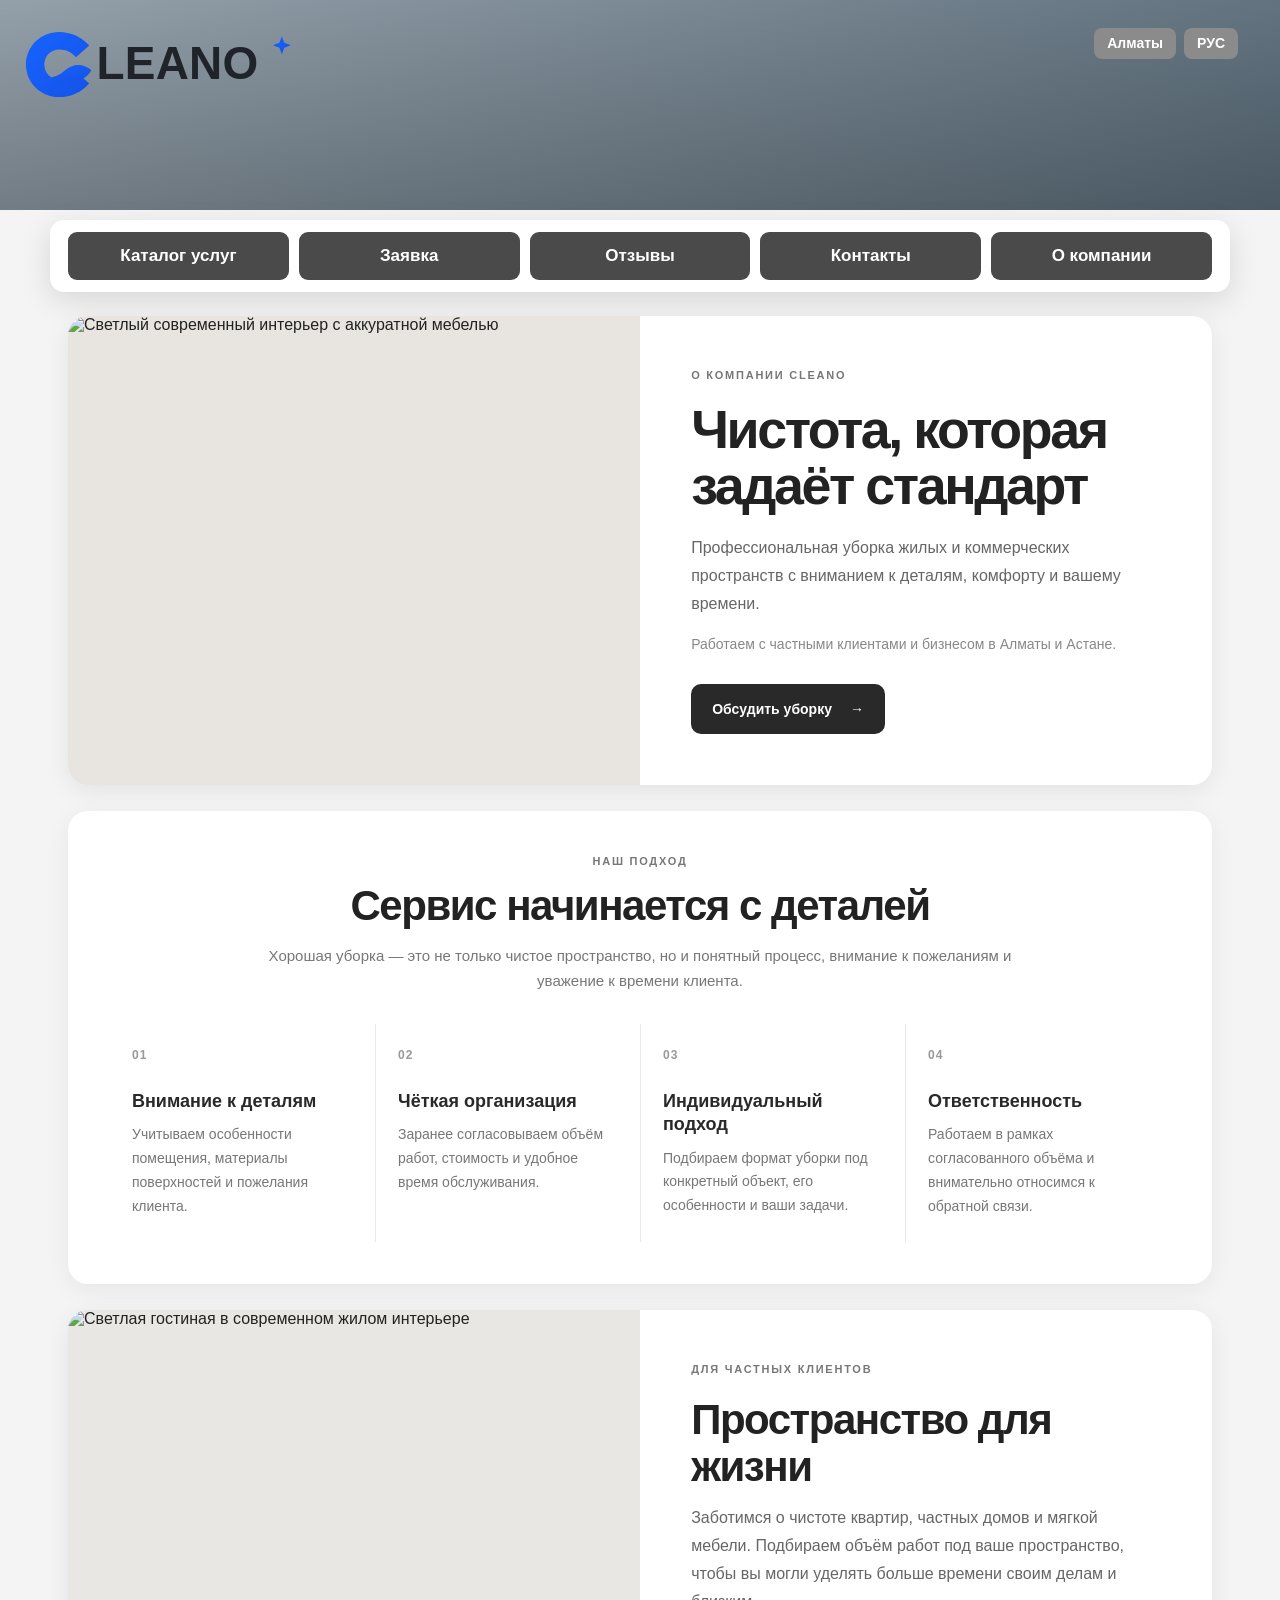
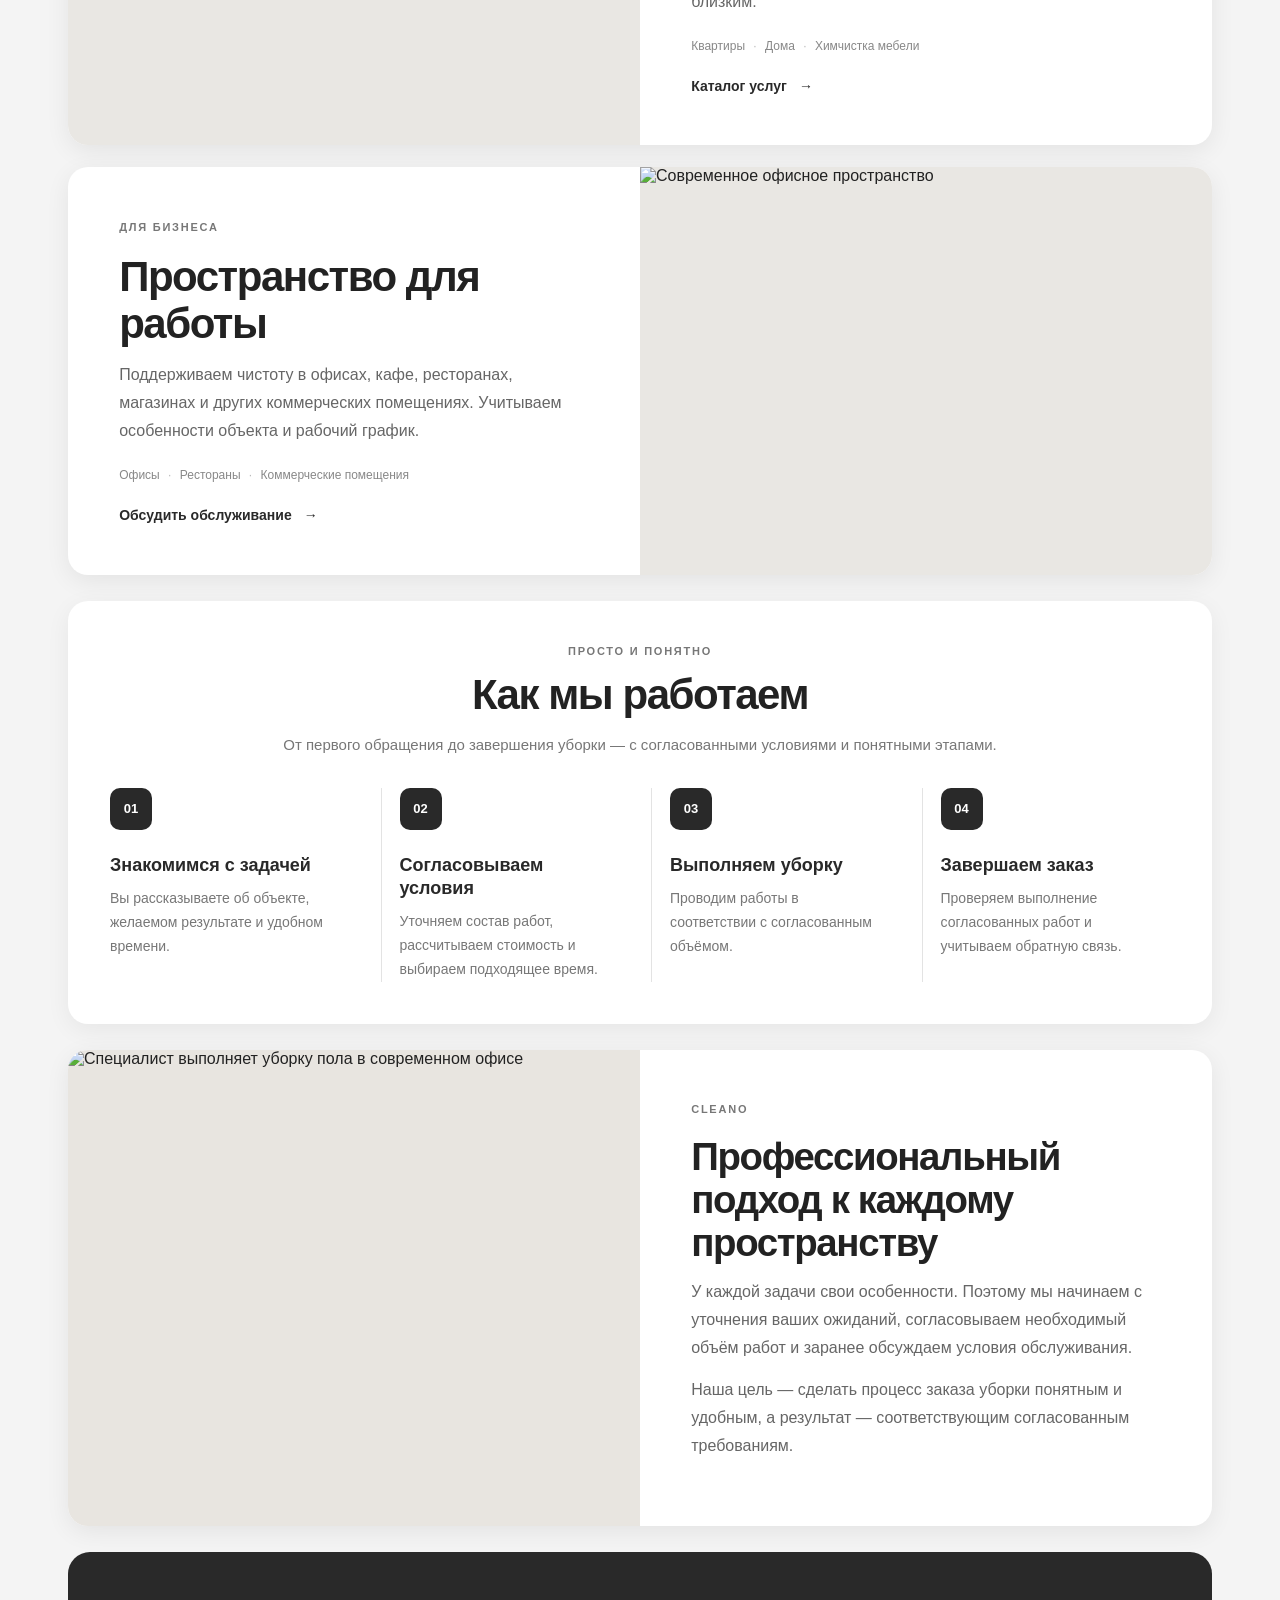
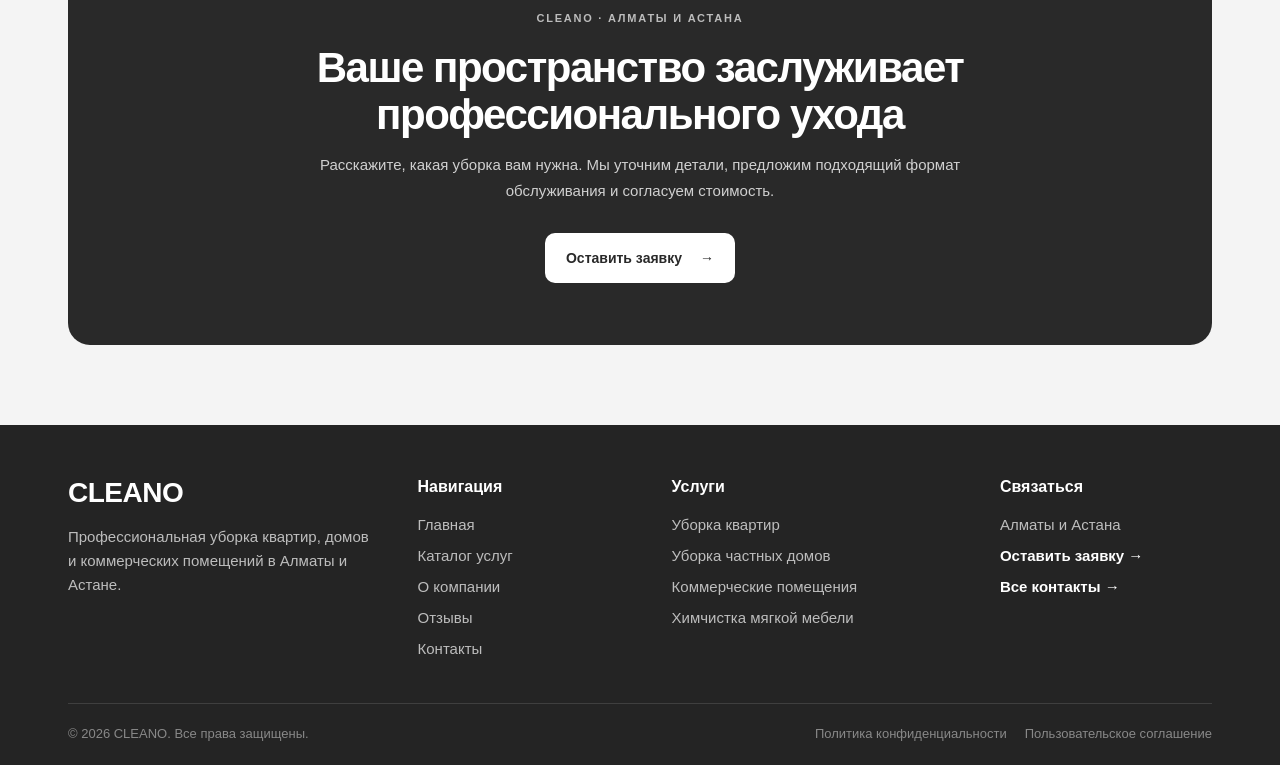
==== commit 8aaa5f5c: "Match CLEANO photos to the content of each section" ====
--- a/about.html
+++ b/about.html
@@ -137,7 +137,7 @@
 
       <section class="about-trust">
         <div class="about-trust-image">
-          <img src="https://images.unsplash.com/photo-1511818966892-d7d671e672a2?auto=format&fit=crop&w=1400&q=85" alt="Профессиональная уборка помещения" loading="lazy">
+          <img src="https://images.unsplash.com/photo-1781637590564-01c65dbf2039?auto=format&fit=crop&w=1400&q=85" alt="Специалист выполняет уборку пола в современном офисе" loading="lazy">
         </div>
         <div class="about-trust-copy">
           <span class="about-eyebrow">CLEANO</span>
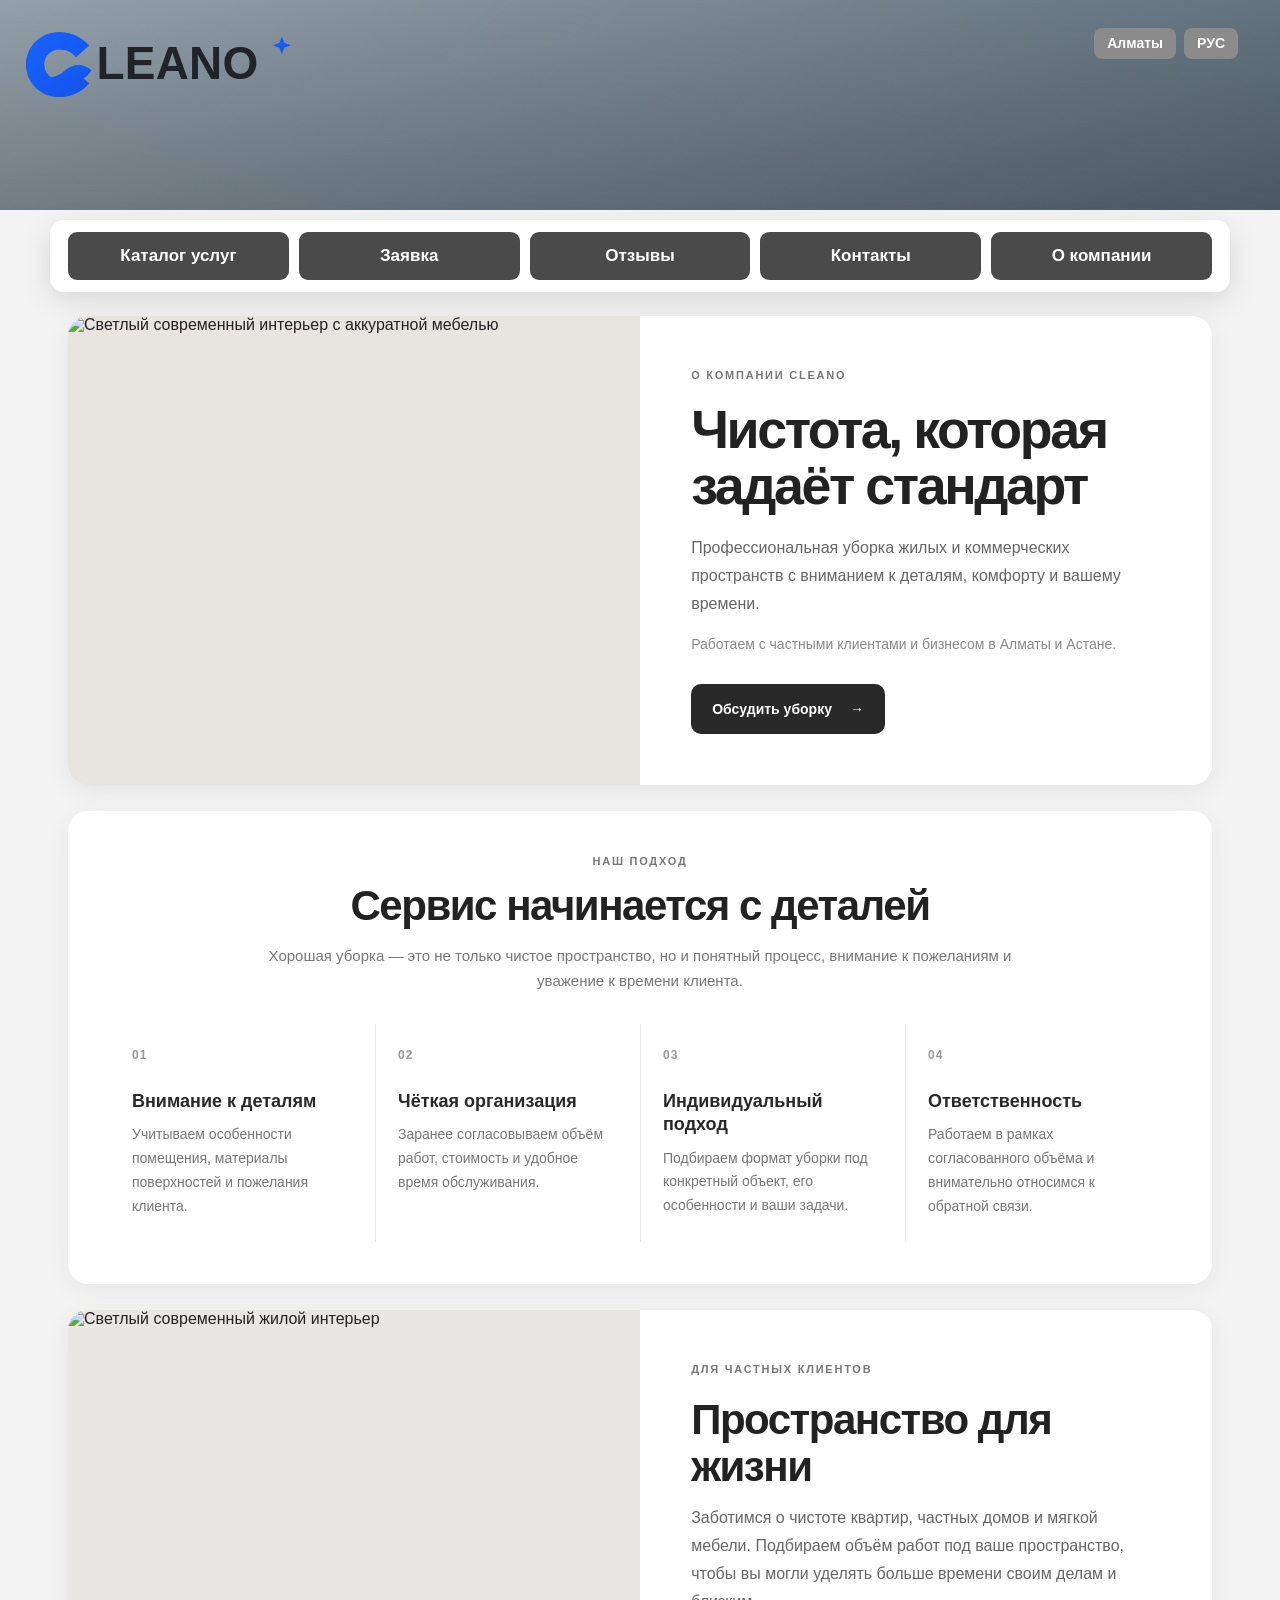
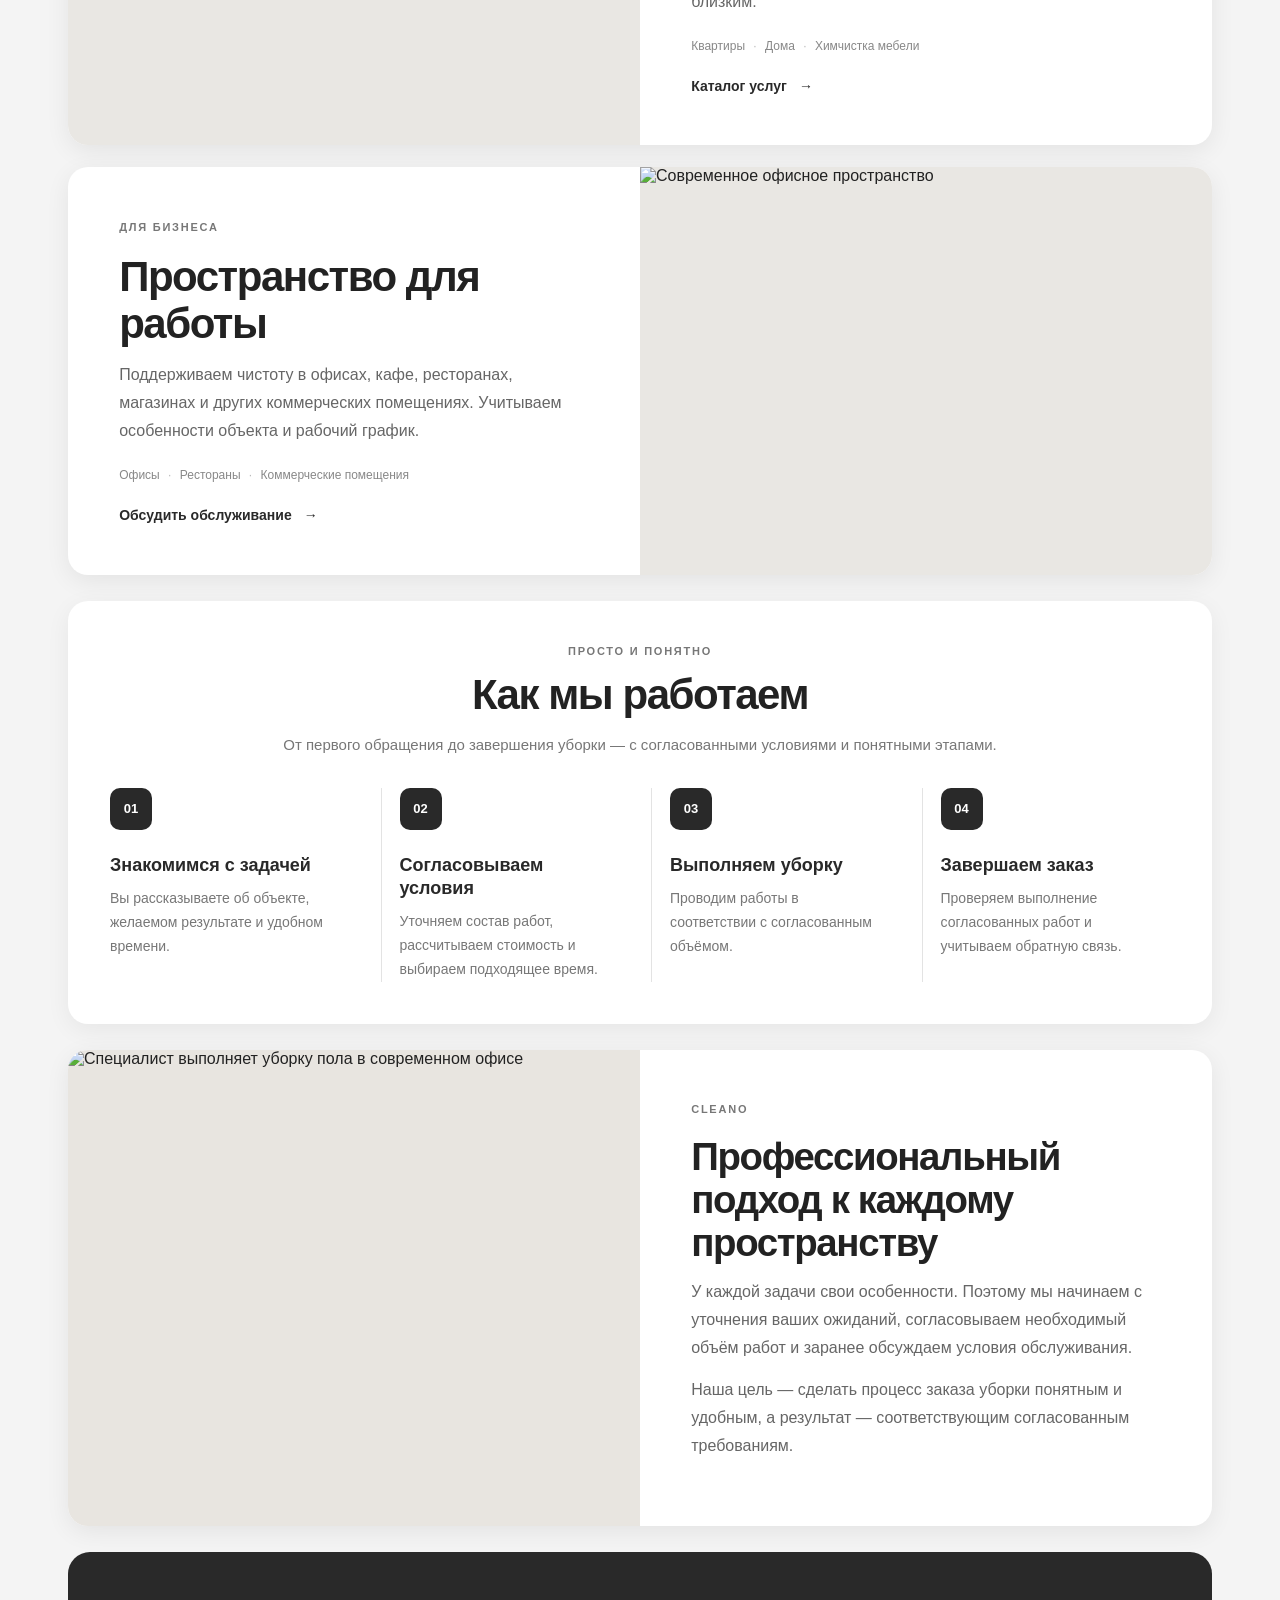
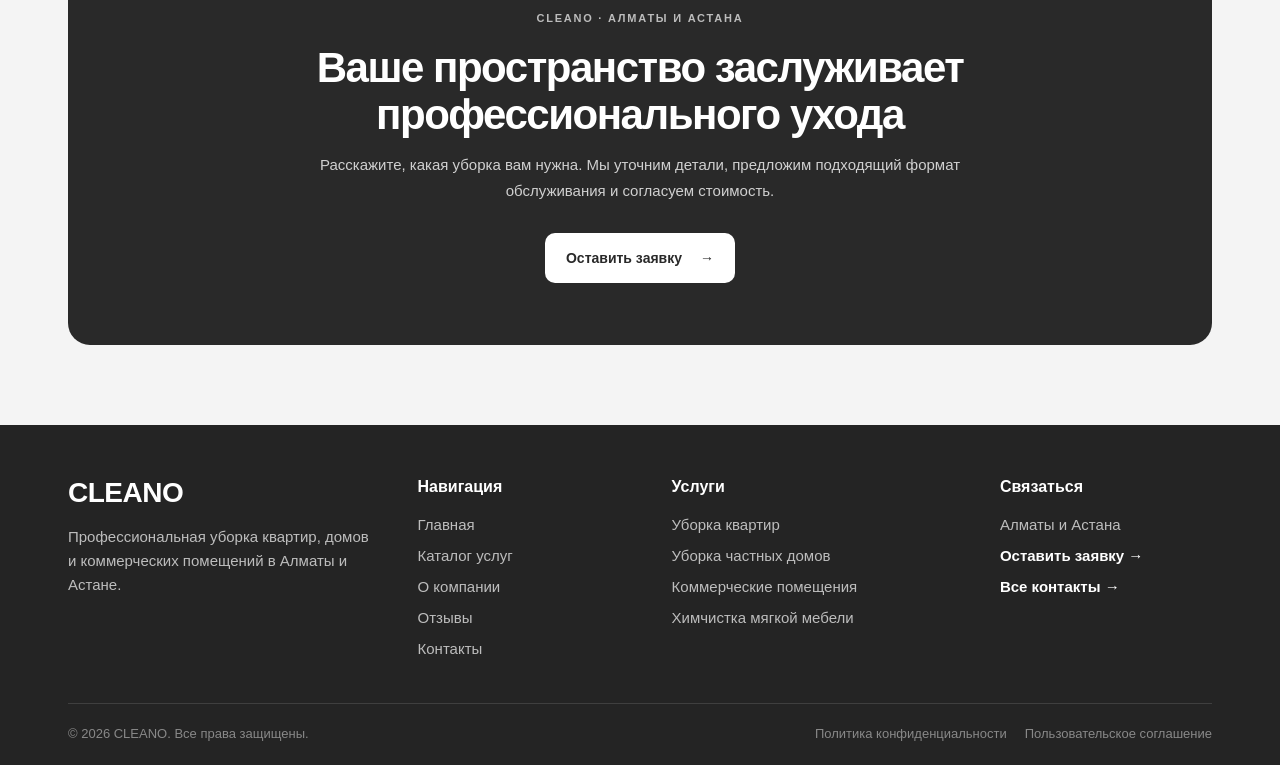
==== commit ea1d8885: "Make CLEANO residential photo description accurate" ====
--- a/about.html
+++ b/about.html
@@ -85,7 +85,7 @@
       <section class="about-directions">
         <article class="about-direction">
           <div class="about-direction-image">
-            <img src="https://images.unsplash.com/photo-1505693416388-ac5ce068fe85?auto=format&fit=crop&w=1400&q=85" alt="Светлая гостиная в современном жилом интерьере" loading="lazy">
+            <img src="https://images.unsplash.com/photo-1505693416388-ac5ce068fe85?auto=format&fit=crop&w=1400&q=85" alt="Светлый современный жилой интерьер" loading="lazy">
           </div>
           <div class="about-direction-copy">
             <span class="about-eyebrow">ДЛЯ ЧАСТНЫХ КЛИЕНТОВ</span>
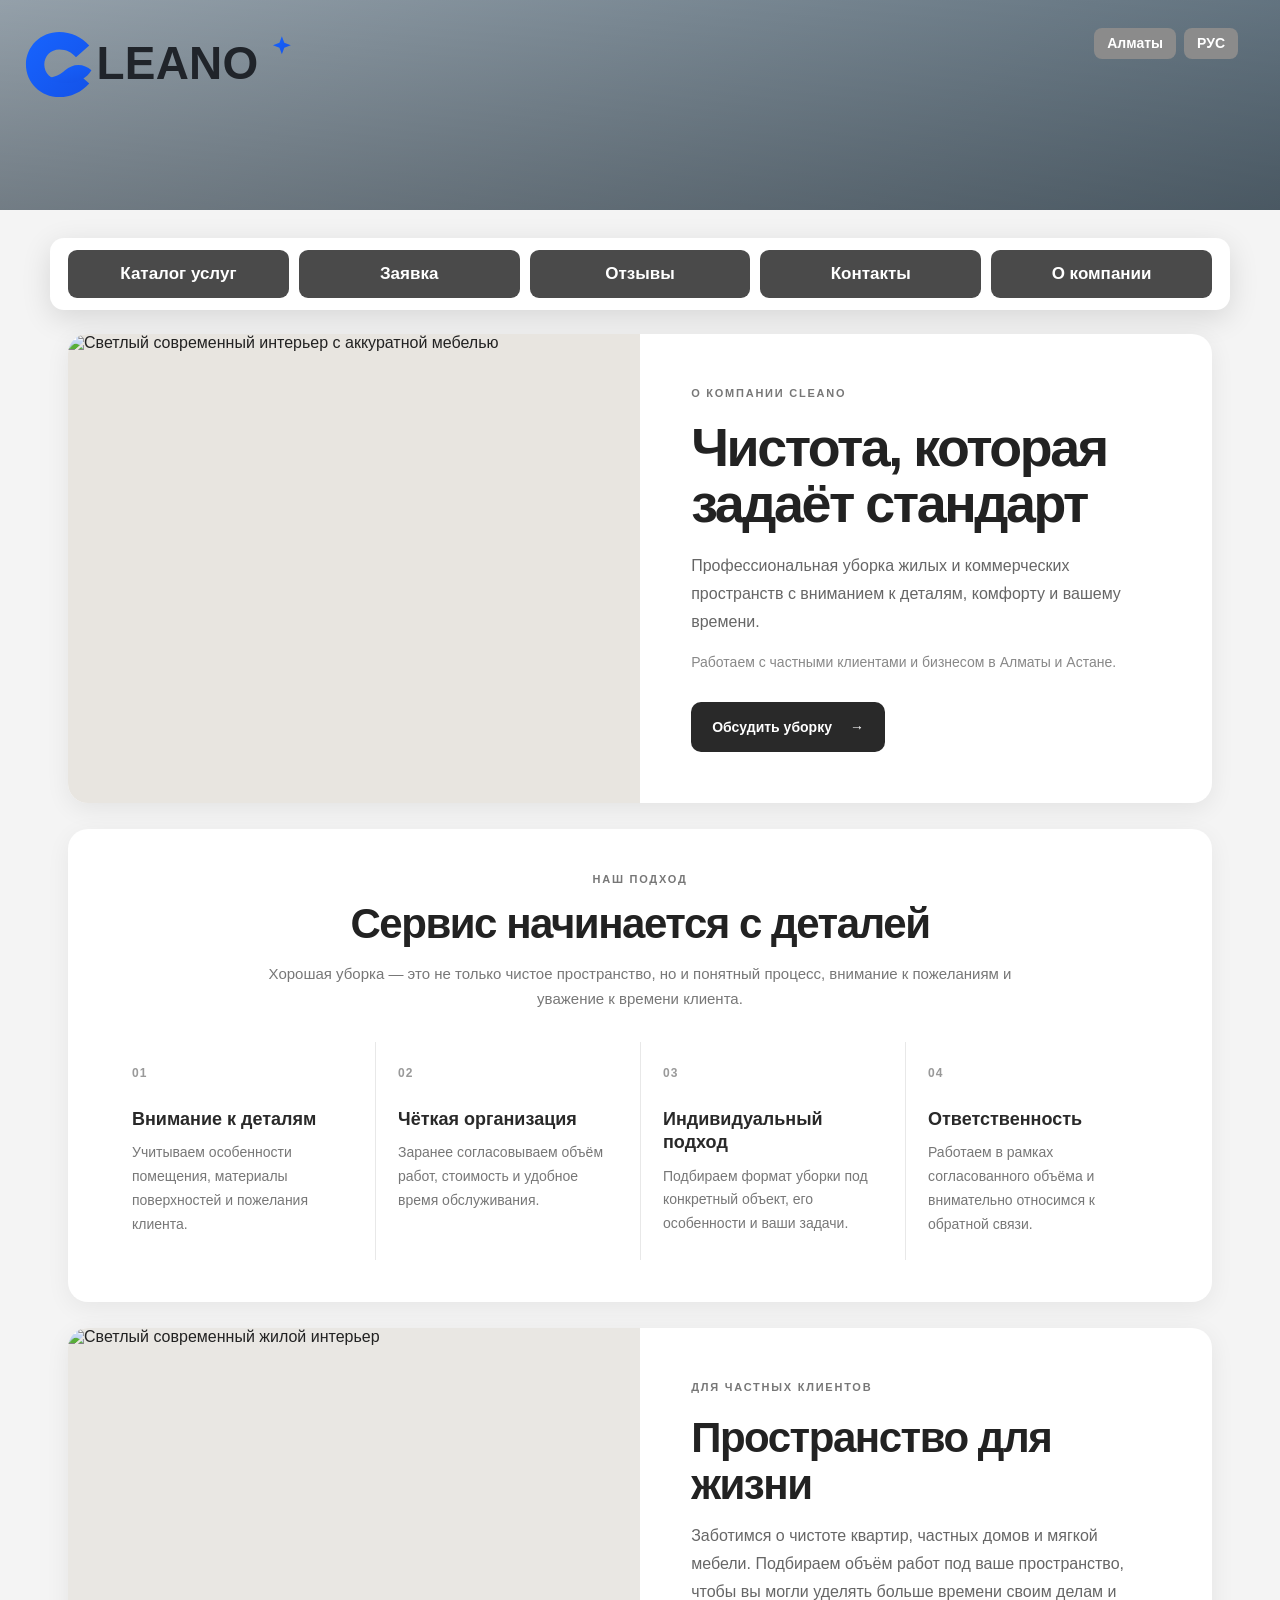
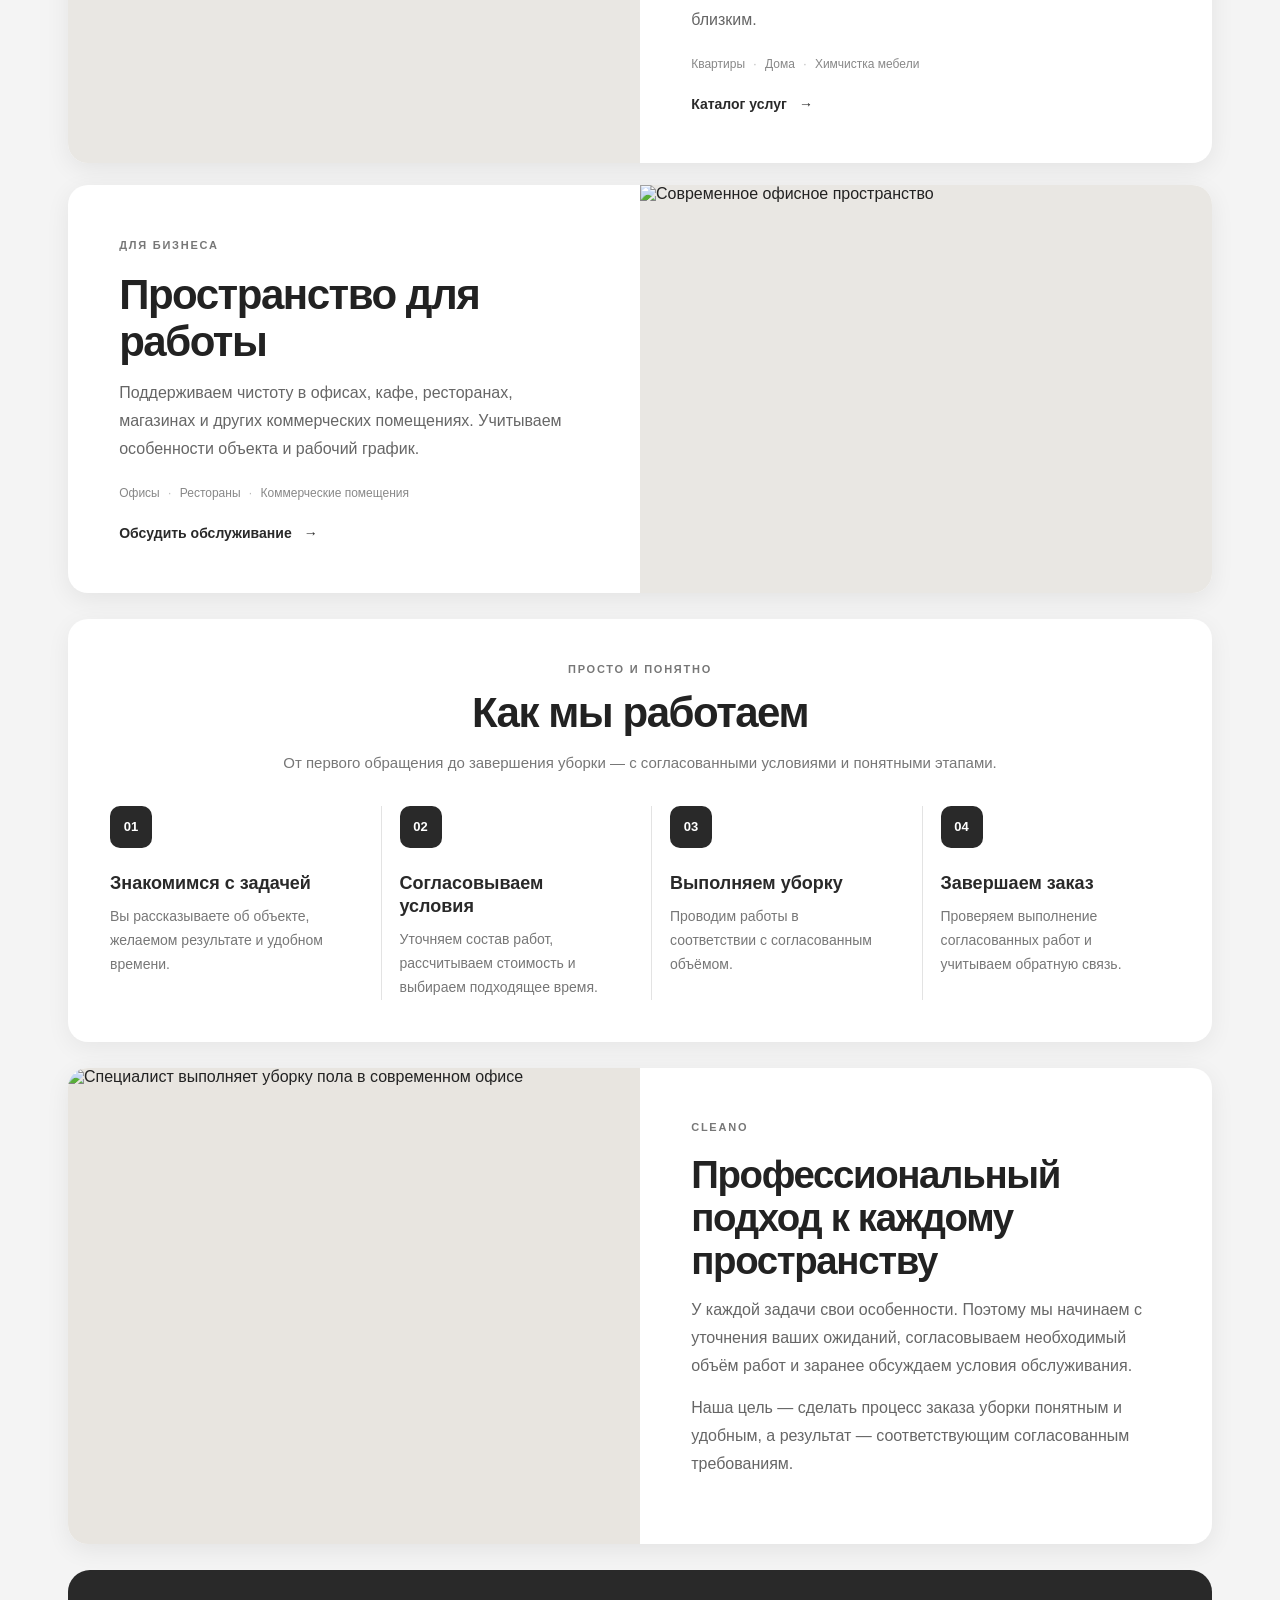
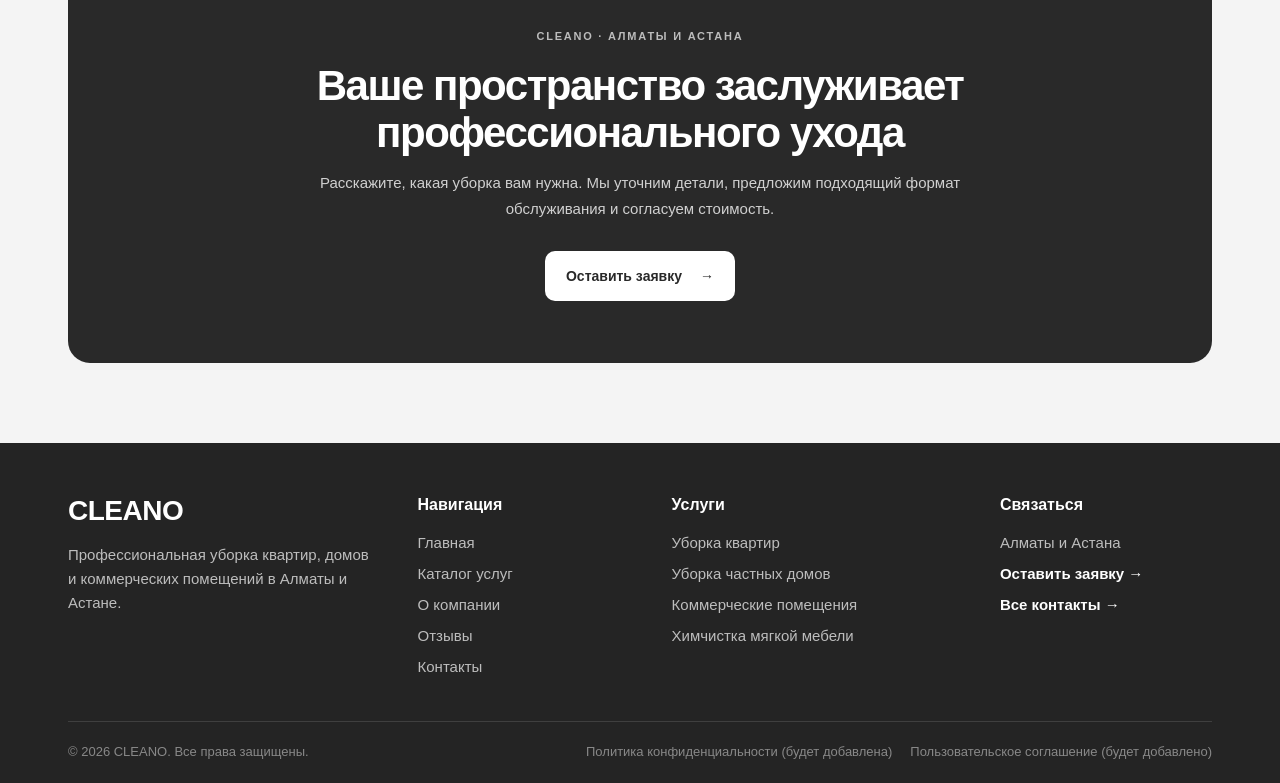
==== commit bbd0c907: "Polish accessibility and persistent UI preferences" ====
--- a/about.html
+++ b/about.html
@@ -4,10 +4,12 @@
   <meta charset="UTF-8">
   <meta name="viewport" content="width=device-width, initial-scale=1.0">
   <title>CLEANO — О компании</title>
+  <meta name="description" content="Узнайте о подходе CLEANO к уборке жилых и коммерческих пространств в Алматы и Астане. Ознакомьтесь с этапами работы и услугами.">
   <link rel="icon" href="assets/cleano-favicon.svg" type="image/svg+xml" sizes="any">
   <link rel="stylesheet" href="css/style.css">
 </head>
 <body>
+  <a class="skip-link" href="#main-content">Перейти к содержимому</a>
   <header class="site-header" data-city="almaty">
     <div class="header-overlay">
       <a class="logo" href="index.html" aria-label="CLEANO"><img src="assets/cleano-logo.svg?v=2" alt="CLEANO"></a>
@@ -37,7 +39,7 @@
     <a href="contacts.html">Контакты</a>
     <a href="about.html">О компании</a>
   </nav>
-  <main class="main-content">
+  <main id="main-content" class="main-content">
     <section class="about-page">
       <section class="about-hero">
         <div class="about-hero-image">
@@ -191,8 +193,8 @@
       <div class="footer-bottom">
         <span>© 2026 CLEANO. Все права защищены.</span>
         <div class="footer-legal">
-          <a href="#">Политика конфиденциальности</a>
-          <a href="#">Пользовательское соглашение</a>
+          <span title="Документ будет подготовлен перед реальным запуском">Политика конфиденциальности (будет добавлена)</span>
+          <span title="Документ будет подготовлен перед реальным запуском">Пользовательское соглашение (будет добавлено)</span>
         </div>
       </div>
     </div>
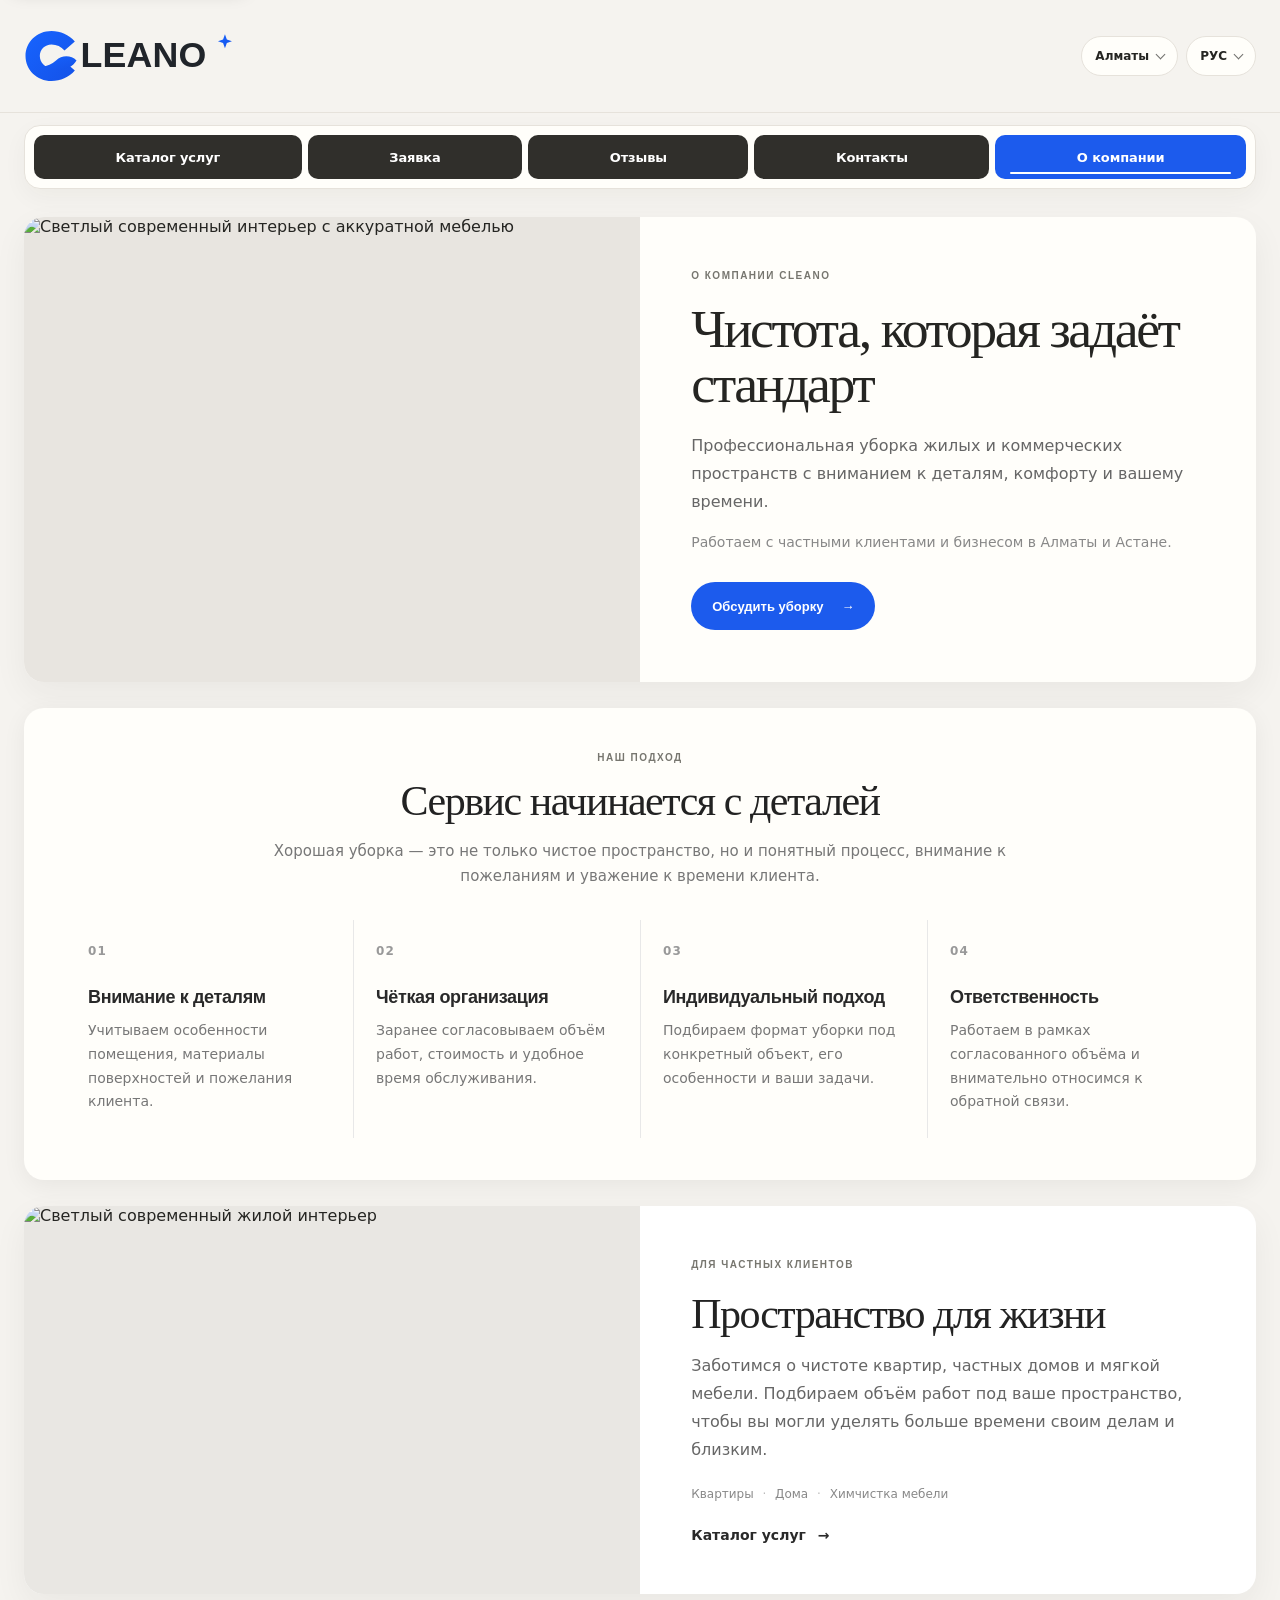
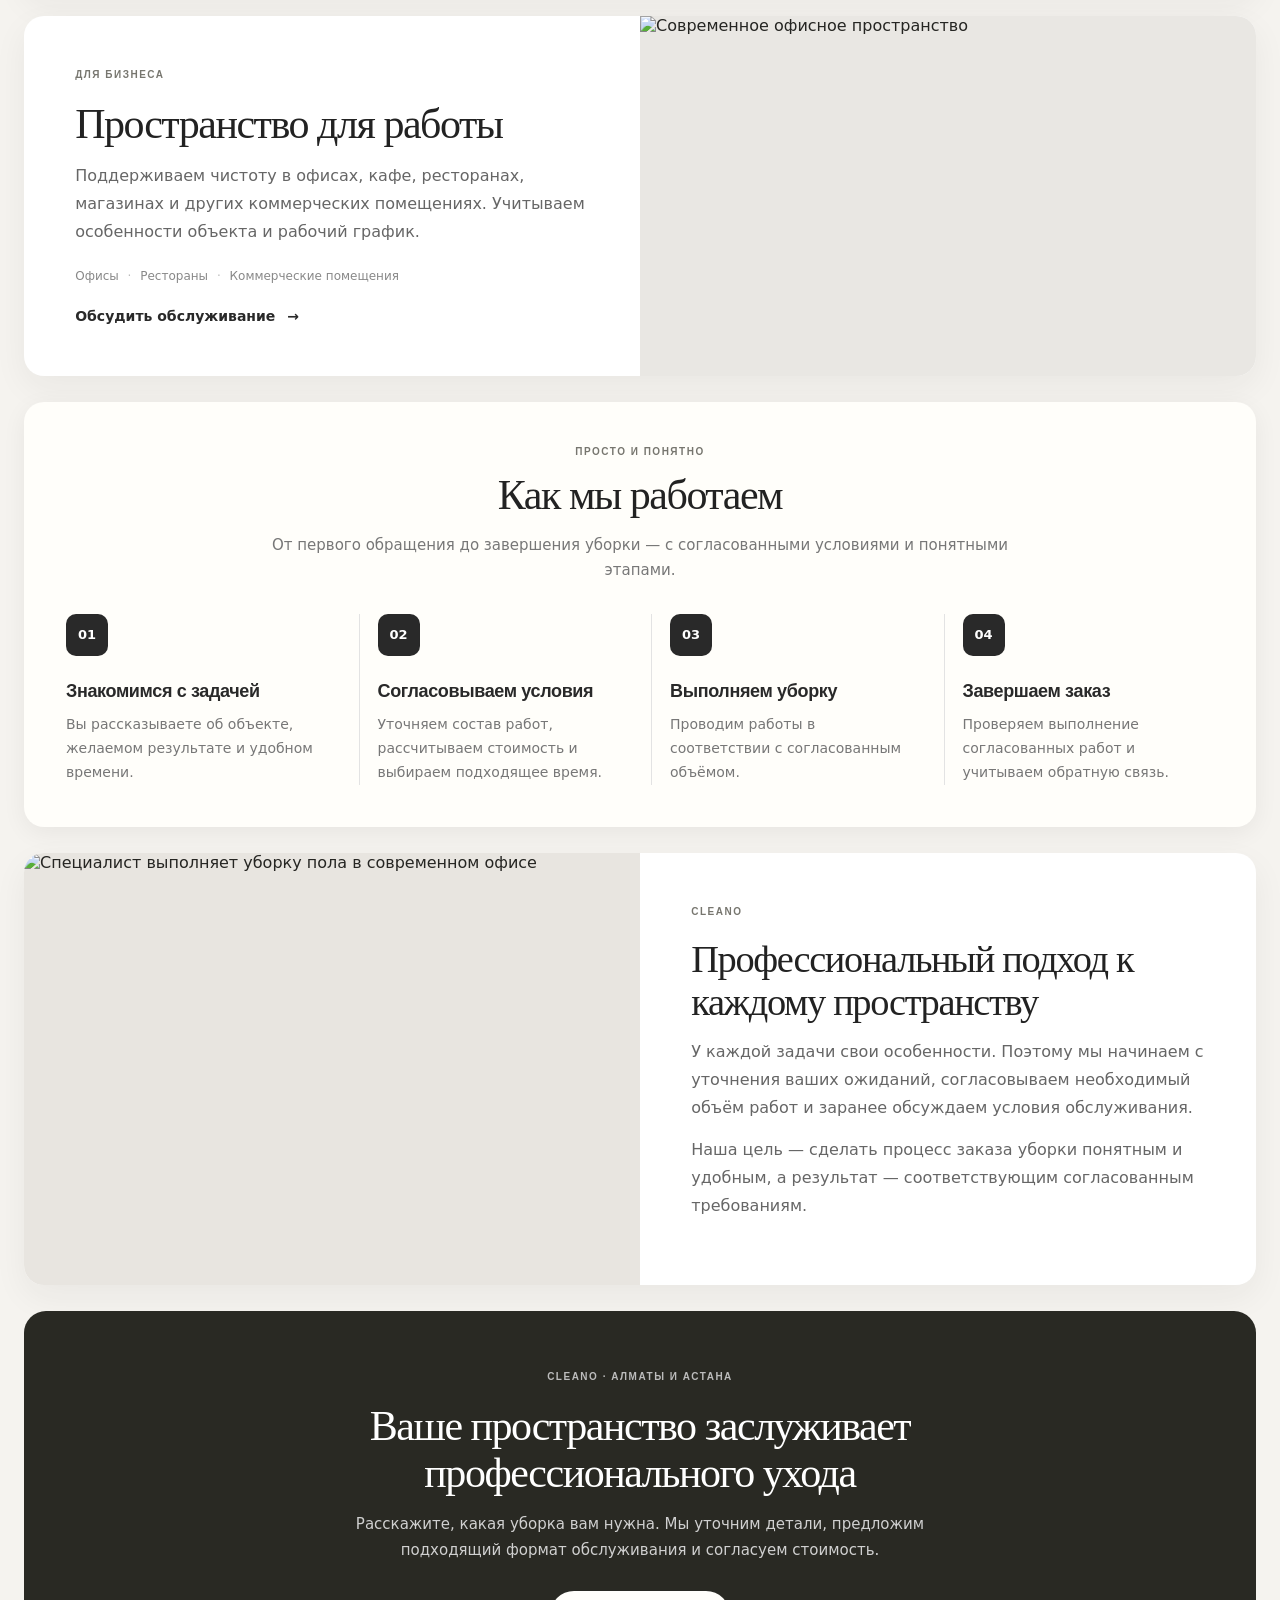
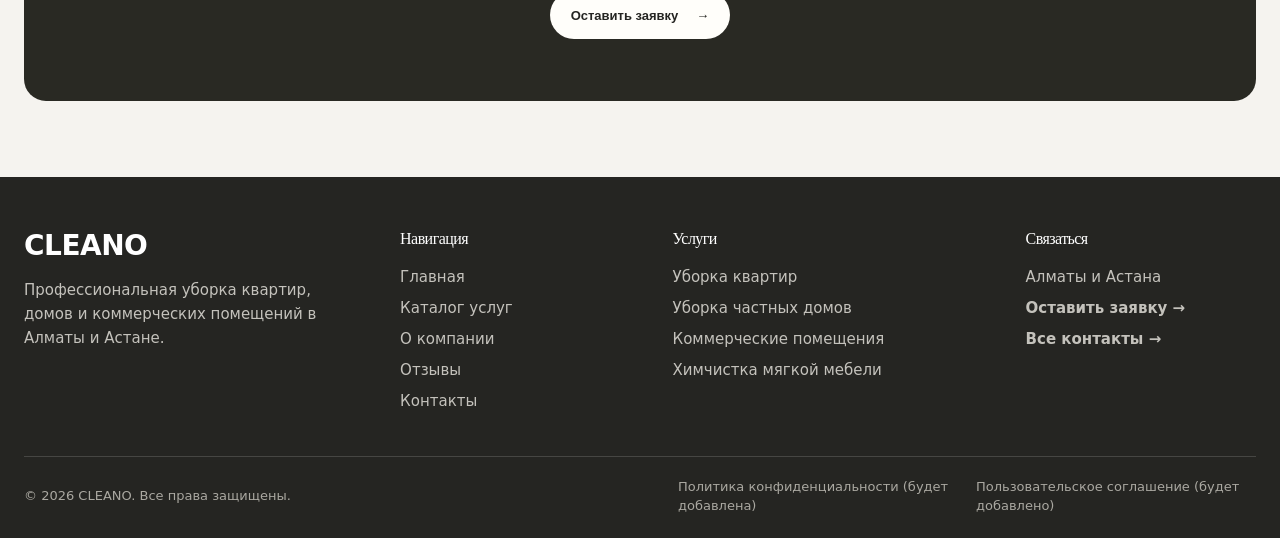
==== commit 076c88e5: "Refresh cached site script version" ====
--- a/about.html
+++ b/about.html
@@ -199,6 +199,6 @@
       </div>
     </div>
   </footer>
-  <script src="js/script.js?v=2"></script>
+  <script src="js/script.js?v=3"></script>
 </body>
 </html>
--- a/css/style.css
+++ b/css/style.css
@@ -1767,3 +1767,347 @@
  .about-trust-copy{padding:28px 24px 32px}
  .about-final-cta{padding:42px 24px;border-radius:16px}
 }
+
+
+/* Accessibility and final polish */
+.skip-link{position:fixed;z-index:1000;top:12px;left:12px;padding:12px 16px;border-radius:8px;background:#fff;color:#222;box-shadow:0 4px 18px rgba(0,0,0,.18);text-decoration:none;font-size:14px;font-weight:700;transform:translateY(-160%);transition:transform .18s ease}
+.skip-link:focus{transform:translateY(0)}
+:where(a,button,input,select,textarea,[tabindex]):focus-visible{outline:3px solid #4777ed;outline-offset:3px}
+.footer-legal span{color:#777;font-size:13px;line-height:1.5;cursor:default}
+.navigation a[aria-current="page"]{background:#292929;box-shadow:inset 0 0 0 1px rgba(255,255,255,.12)}
+@media(prefers-reduced-motion:reduce){
+  *,*::before,*::after{scroll-behavior:auto!important;animation-duration:.01ms!important;animation-iteration-count:1!important;transition-duration:.01ms!important}
+}
+
+
+/* Real illustrative imagery in the service detail gallery */
+.service-gallery{isolation:isolate;min-height:340px;background:#d8d5cf}
+.service-gallery-track{min-height:340px}
+.service-gallery-slide{display:block;overflow:hidden;background:#d8d5cf}
+.service-gallery-slide img{position:absolute;inset:0;display:block;width:100%;height:100%;object-fit:cover;object-position:center}
+.service-gallery-slide::after{position:absolute;inset:45% 0 0;content:"";background:linear-gradient(transparent,rgba(0,0,0,.62));pointer-events:none}
+.service-gallery-caption{position:absolute;z-index:1;right:66px;bottom:30px;left:66px;display:flex;flex-direction:column;gap:5px;color:#fff;text-shadow:0 1px 8px rgba(0,0,0,.25)}
+.service-gallery-caption span{font-size:10px;font-weight:750;letter-spacing:.14em;text-transform:uppercase;color:rgba(255,255,255,.8)}
+.service-gallery-caption small{font-size:17px;font-weight:700;line-height:1.35;color:#fff}
+.service-gallery-dots button{width:9px;height:9px;background:rgba(255,255,255,.65);box-shadow:0 1px 5px rgba(0,0,0,.18)}
+.service-gallery-dots button.is-active{background:#fff}
+@media(max-width:600px){
+  .service-gallery,.service-gallery-track{min-height:245px}
+  .service-gallery-caption{right:56px;bottom:27px;left:56px}
+  .service-gallery-caption small{font-size:14px}
+}
+@media(prefers-reduced-motion:reduce){.service-gallery-slide{transition:none}}
+
+
+/* CLEANO visual system — warm premium minimalism */
+:root{
+  --cleano-paper:#f5f3ef;
+  --cleano-surface:#fffefa;
+  --cleano-ink:#252522;
+  --cleano-muted:#77766f;
+  --cleano-line:#e6e2db;
+  --cleano-sand:#eae5dc;
+  --cleano-blue:#1c5bed;
+  --cleano-radius:20px;
+  --cleano-shadow:0 12px 34px rgba(42,37,29,.055);
+}
+html{background:var(--cleano-paper);scroll-padding-top:24px}
+body{background:var(--cleano-paper);color:var(--cleano-ink);font-family:Inter,"Helvetica Neue",Arial,sans-serif;-webkit-font-smoothing:antialiased;text-rendering:optimizeLegibility}
+.site-header{position:relative;inset:auto;height:auto;min-height:112px;z-index:5;background:var(--cleano-paper);border-bottom:1px solid rgba(40,38,33,.07)}
+.header-overlay{max-width:1440px;min-height:112px;margin:0 auto;padding:22px clamp(20px,4vw,60px);align-items:center;color:var(--cleano-ink)}
+.logo{width:240px;height:68px;align-items:center}
+.logo img{object-position:left center}
+.header-controls{align-items:center;gap:10px}
+.city-button,.language-button{min-height:39px;padding:9px 13px;border:1px solid var(--cleano-line);border-radius:999px;background:var(--cleano-surface);color:var(--cleano-ink);font-size:12px;font-weight:700;transition:background .2s ease,border-color .2s ease}
+.city-button:hover,.language-button:hover{background:var(--cleano-sand);border-color:#d7d0c4}
+.city-menu,.language-menu{border:1px solid var(--cleano-line);border-radius:12px;box-shadow:0 16px 36px rgba(42,37,29,.12)}
+.city-menu button:hover,.language-menu button:hover{background:var(--cleano-paper)}
+.navigation{max-width:1320px;width:calc(100% - 48px);margin:0 auto;padding:9px;gap:6px;border:1px solid rgba(40,38,33,.06);border-radius:14px;background:rgba(255,254,250,.92);box-shadow:0 8px 24px rgba(42,37,29,.045)}
+.navigation a{min-height:42px;padding:10px 14px;border-radius:9px;background:transparent;color:#5d5b55;font-size:13px;font-weight:650;white-space:nowrap}
+.navigation a:hover{background:#eeeae3;color:var(--cleano-ink);transform:none;box-shadow:none}
+.navigation a.active,.navigation a[aria-current="page"]{background:var(--cleano-ink);color:#fff;box-shadow:none}
+.main-content{max-width:1320px;margin:28px auto 76px;padding:0 24px}
+.site-footer{margin-top:76px;background:#262622;color:#fff}
+.footer-inner{max-width:1320px;padding:54px 24px 24px}
+.footer-bottom{border-color:rgba(255,255,255,.15)}
+.footer-legal span{max-width:280px}
+:where(.home-hero,.home-services-section,.home-approach,.home-trust-section,.home-final-cta,.catalog-hero,.catalog-overview,.catalog-service-new,.catalog-bottom-cta,.request-page .request-shell,.reviews-hero,.reviews-empty-card,.reviews-process-card,.reviews-work-section,.contacts-hero,.contacts-connect,.contacts-request-card,.about-hero,.about-principles,.about-direction,.about-process,.about-trust,.about-final-cta){border-radius:var(--cleano-radius)}
+.home-hero,.home-services-section,.home-trust-section,.catalog-hero,.catalog-service-new,.about-hero,.about-direction,.about-trust{box-shadow:var(--cleano-shadow)}
+.home-eyebrow,.catalog-eyebrow,.about-eyebrow{color:#827d73}
+.home-hero h1,.catalog-hero h1,.about-hero h1{font-family:Georgia,"Times New Roman",serif;font-weight:500;letter-spacing:-.045em;line-height:1.02}
+.home-section-heading h2,.home-approach-copy h2,.home-trust-heading h2,.home-final-cta h2,.catalog-bottom-cta h2,.about-section-heading h2,.about-direction-copy h2,.about-trust-copy h2,.about-final-cta h2{font-family:Georgia,"Times New Roman",serif;font-weight:500;letter-spacing:-.035em}
+.home-button,.catalog-button,.about-button,.service-button,.service-modal-cta,.request-modern-submit button,.request-success-button{border-radius:999px;font-weight:650}
+.home-button,.catalog-button,.about-button,.service-button,.service-modal-cta,.request-modern-submit button,.request-success-button{box-shadow:none}
+.home-button:hover,.catalog-button:hover,.about-button:hover,.service-button:hover,.service-modal-cta:hover,.request-modern-submit button:hover,.request-success-button:hover{box-shadow:0 8px 20px rgba(37,37,34,.13)}
+.home-hero,.catalog-hero,.about-hero{background:var(--cleano-surface)}
+.home-services-section,.home-trust-section,.catalog-service-new,.about-principles,.about-process{background:var(--cleano-surface)}
+.home-approach,.catalog-bottom-cta{background:#eeebe4}
+.home-final-cta,.about-final-cta{background:#292923}
+.request-modern-section,.request-modern-submit,.request-success{border-radius:18px}
+.request-modern-field input,.request-modern-field select,.request-modern-field textarea{border-color:#dfdbd3;border-radius:11px;background:#fffefa}
+.request-modern-field input:focus,.request-modern-field select:focus,.request-modern-field textarea:focus{border-color:#9c9689;box-shadow:0 0 0 3px rgba(156,150,137,.13)}
+@media(max-width:760px){
+  .site-header{min-height:0}
+  .header-overlay{min-height:88px;padding:15px 18px;gap:12px}
+  .logo{width:clamp(138px,42vw,200px);height:54px}
+  .header-controls{gap:6px}
+  .city-button,.language-button{min-height:35px;padding:8px 10px;font-size:11px}
+  .navigation{width:calc(100% - 28px);margin:10px auto 0;padding:6px;gap:4px;border-radius:12px}
+  .navigation a{flex:0 0 auto;min-height:39px;padding:9px 12px;font-size:12px}
+  .main-content{margin-top:18px;padding:0 14px}
+  .site-footer{margin-top:50px}
+  .footer-inner{padding:40px 18px 20px}
+}
+@media(max-width:390px){
+  .header-overlay{align-items:center;padding-inline:14px}
+  .logo{width:126px;height:48px}
+  .header-controls{gap:4px}
+  .city-button,.language-button{padding:7px 8px;font-size:10px}
+}
+@media(prefers-reduced-motion:reduce){
+  .navigation a,.city-button,.language-button{transition:none}
+}
+
+
+/* Header and navigation refinement — scoped to the site chrome */
+.site-header{background:rgba(245,243,239,.97);border-bottom:1px solid #e8e4dc}
+.header-overlay{min-height:104px;padding-top:18px;padding-bottom:18px}
+.logo{width:226px;height:58px}
+.header-controls{gap:8px}
+.city-picker,.language-picker{flex:0 0 auto}
+.city-button,.language-button{display:inline-flex;align-items:center;justify-content:center;gap:8px;white-space:nowrap}
+.city-button::after{content:"";width:6px;height:6px;border-right:1.5px solid currentColor;border-bottom:1.5px solid currentColor;transform:translateY(-2px) rotate(45deg);opacity:.65}
+.language-button::after{content:"";width:6px;height:6px;border-right:1.5px solid currentColor;border-bottom:1.5px solid currentColor;transform:translateY(-2px) rotate(45deg);opacity:.65}
+.city-menu,.language-menu{min-width:140px;padding:6px;background:var(--cleano-surface);backdrop-filter:blur(12px)}
+.language-menu{min-width:96px}
+.city-menu button,.language-menu button{min-height:38px;border-radius:8px;color:var(--cleano-ink);font-size:13px;transition:background .16s ease,color .16s ease}
+.city-menu button[aria-selected="true"],.language-menu button[aria-selected="true"]{background:#eee9e0;color:var(--cleano-ink);font-weight:700}
+.navigation{margin-top:12px}
+.navigation a{letter-spacing:-.01em}
+.navigation a[aria-current="page"]{position:relative}
+.navigation a[aria-current="page"]::after{position:absolute;right:15px;bottom:5px;left:15px;height:2px;border-radius:2px;background:var(--cleano-blue);content:""}
+@media(max-width:900px){
+ .header-overlay{padding-inline:24px}
+ .navigation{justify-content:flex-start;overflow-x:auto;overscroll-behavior-x:contain;scrollbar-width:none;-webkit-overflow-scrolling:touch}
+ .navigation::-webkit-scrollbar{display:none}
+ .navigation a{flex:0 0 auto}
+}
+@media(max-width:760px){
+ .header-overlay{min-height:82px;padding:12px 18px}
+ .logo{width:clamp(132px,36vw,184px);height:48px}
+ .navigation{margin-top:8px;scroll-snap-type:x proximity}
+ .navigation a{scroll-snap-align:start}
+ .navigation a[aria-current="page"]::after{right:12px;bottom:4px;left:12px}
+}
+@media(max-width:390px){
+ .header-overlay{gap:8px}
+ .logo{width:122px;height:44px}
+ .header-controls{gap:4px}
+ .city-button,.language-button{gap:6px}
+}
+@media(prefers-reduced-motion:reduce){
+ .city-menu button,.language-menu button{transition:none}
+}
+
+
+/* Brand blue accents — keep the warm minimal palette intact */
+:root{--cleano-blue:#1c5bed;--cleano-blue-hover:#1648c5;--cleano-blue-soft:#edf2ff}
+.home-button:not(.home-button-light),.catalog-button:not(.catalog-button-light),.about-button:not(.about-button-light),.service-button,.service-modal-cta,.reviews-button:not(.reviews-button-light),.contacts-button:not(.contacts-button-light){background:var(--cleano-blue);color:#fff}
+.home-button:not(.home-button-light):hover,.catalog-button:not(.catalog-button-light):hover,.about-button:not(.about-button-light):hover,.service-button:hover,.service-modal-cta:hover,.reviews-button:not(.reviews-button-light):hover,.contacts-button:not(.contacts-button-light):hover{background:var(--cleano-blue-hover);box-shadow:0 8px 20px rgba(28,91,237,.18)}
+.home-button-light:hover,.catalog-button-light:hover,.about-button-light:hover,.reviews-button-light:hover,.contacts-button-light:hover{background:var(--cleano-blue-soft);color:var(--cleano-blue)}
+.navigation a[aria-current="page"]::after{background:var(--cleano-blue)}
+.city-button:focus-visible,.language-button:focus-visible,.navigation a:focus-visible{outline:3px solid rgba(28,91,237,.3);outline-offset:3px}
+
+
+/* CLEANO design system — unify typography, color, surfaces and controls across every page */
+:root{
+  --cleano-paper:#f5f3ef;
+  --cleano-surface:#fffefa;
+  --cleano-ink:#252522;
+  --cleano-body:#62615c;
+  --cleano-muted:#77766f;
+  --cleano-line:#e6e2db;
+  --cleano-sand:#eae5dc;
+  --cleano-blue:#1c5bed;
+  --cleano-blue-hover:#1648c5;
+  --cleano-blue-soft:#edf2ff;
+  --cleano-radius:20px;
+  --cleano-shadow:0 12px 34px rgba(42,37,29,.055);
+}
+html,body{background:var(--cleano-paper);color:var(--cleano-ink)}
+body,button,input,select,textarea{font-family:Inter,"Helvetica Neue",Arial,sans-serif}
+body{-webkit-font-smoothing:antialiased;text-rendering:optimizeLegibility}
+h1,.home-hero h1,.catalog-hero h1,.request-page .request-intro h1,.reviews-hero h1,.contacts-hero h1,.about-hero h1,.services-intro h1{
+  font-family:Georgia,"Times New Roman",serif;
+  font-weight:500;
+  color:var(--cleano-ink);
+  letter-spacing:-.045em;
+}
+h2,.home-section-heading h2,.home-approach-copy h2,.home-trust-heading h2,.home-final-cta h2,.catalog-service-new h2,.catalog-bottom-cta h2,.request-modern-heading h2,.request-modern-submit h2,.reviews-empty-card h2,.reviews-process-card h2,.reviews-work-heading h2,.reviews-cta h2,.contacts-section-heading h2,.contacts-connect h2,.contacts-bottom-cta h2,.about-section-heading h2,.about-direction-copy h2,.about-trust-copy h2,.about-final-cta h2{
+  font-family:Georgia,"Times New Roman",serif;
+  font-weight:500;
+  letter-spacing:-.035em;
+}
+h3,.home-service-card h3,.home-trust-grid h3,.catalog-service-new h3,.reviews-process-item h3,.contacts-city-content h3,.contacts-request-card h3{
+  font-family:Inter,"Helvetica Neue",Arial,sans-serif;
+  font-weight:650;
+  letter-spacing:-.02em;
+}
+p{color:var(--cleano-body)}
+.home-eyebrow,.catalog-eyebrow,.request-eyebrow,.reviews-eyebrow,.contacts-eyebrow,.about-eyebrow,.services-eyebrow{
+  color:var(--cleano-muted);
+  font-family:Inter,"Helvetica Neue",Arial,sans-serif;
+  font-size:10px;
+  font-weight:750;
+  letter-spacing:.15em;
+  line-height:1.6;
+}
+.home-hero,.catalog-hero,.request-page .request-intro,.reviews-hero,.contacts-hero,.about-hero{
+  background-color:var(--cleano-surface);
+  border-color:var(--cleano-line);
+  box-shadow:var(--cleano-shadow);
+}
+.home-services-section,.home-trust-section,.catalog-service-new,.about-principles,.about-process,.contacts-city-section,.contacts-connect,.reviews-empty-card,.reviews-process-card,.reviews-work-section{
+  background-color:var(--cleano-surface);
+  border-color:var(--cleano-line);
+}
+.home-service-card,.contacts-city-card,.request-page .request-modern-section{
+  border-color:var(--cleano-line);
+  background-color:var(--cleano-surface);
+}
+.home-button,.catalog-button,.about-button,.service-button,.service-modal-cta,.reviews-button,.contacts-button,.request-page .request-modern-submit button,.request-page .request-success-button{
+  min-height:48px;
+  border-radius:999px;
+  font-family:Inter,"Helvetica Neue",Arial,sans-serif;
+  font-size:13px;
+  font-weight:650;
+  letter-spacing:0;
+}
+.home-button:not(.home-button-light),.catalog-button:not(.catalog-button-light),.about-button:not(.about-button-light),.service-button,.service-modal-cta,.reviews-button:not(.reviews-button-light),.contacts-button:not(.contacts-button-light),.request-page .request-modern-submit button,.request-page .request-success-button{
+  background:var(--cleano-blue);
+  color:#fff;
+}
+.home-button:not(.home-button-light):hover,.catalog-button:not(.catalog-button-light):hover,.about-button:not(.about-button-light):hover,.service-button:hover,.service-modal-cta:hover,.reviews-button:not(.reviews-button-light):hover,.contacts-button:not(.contacts-button-light):hover,.request-page .request-modern-submit button:hover,.request-page .request-success-button:hover{
+  background:var(--cleano-blue-hover);
+  box-shadow:0 8px 20px rgba(28,91,237,.18);
+}
+.home-button-light,.catalog-button-light,.about-button-light,.reviews-button-light,.contacts-button-light{
+  background:var(--cleano-surface);
+  color:var(--cleano-ink);
+}
+.home-button-light:hover,.catalog-button-light:hover,.about-button-light:hover,.reviews-button-light:hover,.contacts-button-light:hover{
+  background:var(--cleano-blue-soft);
+  color:var(--cleano-blue);
+}
+.home-text-link,.contacts-text-link{color:var(--cleano-ink)}
+.home-text-link:hover,.contacts-text-link:hover{color:var(--cleano-blue)}
+.request-page .request-modern-field input,.request-page .request-modern-field select,.request-page .request-modern-field textarea{
+  font-family:Inter,"Helvetica Neue",Arial,sans-serif;
+  border-color:var(--cleano-line);
+  border-radius:11px;
+  color:var(--cleano-ink);
+}
+.request-page .request-modern-field input:focus,.request-page .request-modern-field select:focus,.request-page .request-modern-field textarea:focus{
+  border-color:var(--cleano-blue);
+  box-shadow:0 0 0 3px rgba(28,91,237,.13);
+}
+.request-page .request-modern-number{background:var(--cleano-blue-soft);color:var(--cleano-blue)}
+.request-page .request-progress-item.is-active span{background:var(--cleano-blue);color:#fff}
+.request-page .request-progress-item.is-active strong{color:var(--cleano-blue)}
+.site-footer{background:#252522}
+@media(prefers-reduced-motion:reduce){
+  .home-button,.catalog-button,.about-button,.service-button,.service-modal-cta,.reviews-button,.contacts-button,.request-page .request-modern-submit button,.request-page .request-success-button{transition:none}
+}
+
+
+/* Final shared UI consistency and accessibility pass */
+:root{
+  --cleano-paper:#f5f3ef;
+  --cleano-surface:#fffefa;
+  --cleano-ink:#252522;
+  --cleano-body:#62615c;
+  --cleano-muted:#77766f;
+  --cleano-line:#e6e2db;
+  --cleano-sand:#eae5dc;
+  --cleano-blue:#1c5bed;
+  --cleano-blue-hover:#1648c5;
+  --cleano-blue-soft:#edf2ff;
+  --cleano-radius:20px;
+  --cleano-shadow:0 12px 34px rgba(42,37,29,.055);
+}
+html{scroll-padding-top:110px}
+body,button,input,select,textarea{
+  font-family:system-ui,-apple-system,BlinkMacSystemFont,"Segoe UI",Arial,sans-serif;
+}
+body{background:var(--cleano-paper);color:var(--cleano-ink)}
+.site-header{background:var(--cleano-paper);border-bottom:1px solid var(--cleano-line)}
+.header-overlay{align-items:center;padding:22px 24px}
+.logo{align-items:center;height:68px}
+.logo img{object-position:left center}
+.header-controls{align-items:center;gap:8px}
+.city-button,.language-button{
+  min-height:40px;padding:9px 13px;border:1px solid var(--cleano-line);
+  border-radius:999px;background:var(--cleano-surface);color:var(--cleano-ink);
+  font-size:12px;font-weight:700;transition:background .18s ease,border-color .18s ease;
+}
+.city-button:hover,.language-button:hover{background:var(--cleano-sand);border-color:#d7d0c4}
+.city-menu,.language-menu{
+  z-index:30;border:1px solid var(--cleano-line);border-radius:12px;
+  background:var(--cleano-surface);box-shadow:var(--cleano-shadow);
+}
+.city-menu button,.language-menu button{font:inherit;color:var(--cleano-ink)}
+.city-menu button:hover,.language-menu button:hover,
+.city-menu button[aria-selected="true"],.language-menu button[aria-selected="true"]{
+  background:var(--cleano-blue-soft);color:var(--cleano-blue)
+}
+.navigation{
+  max-width:1320px;width:calc(100% - 48px);margin:12px auto 0;padding:9px;gap:6px;
+  border:1px solid var(--cleano-line);border-radius:16px;background:var(--cleano-surface);
+  box-shadow:0 8px 24px rgba(42,37,29,.045)
+}
+.navigation a{
+  flex:1 0 auto;min-height:44px;padding:10px 15px;border-radius:10px;
+  background:#302f2b;color:#fff;font-size:13px;font-weight:650;white-space:nowrap;
+  transition:background .18s ease,transform .18s ease,box-shadow .18s ease
+}
+.navigation a:hover{background:#46443e;color:#fff;transform:translateY(-1px);box-shadow:0 5px 12px rgba(42,37,29,.1)}
+.navigation a.active,.navigation a[aria-current="page"]{background:var(--cleano-blue);color:#fff}
+.navigation a[aria-current="page"]::after{background:#fff}
+.main-content{max-width:1320px;margin:28px auto 76px;padding:0 24px}
+.site-footer{margin-top:76px;background:var(--cleano-ink);color:#fff}
+.footer-inner{max-width:1320px;padding:52px 24px 22px}
+.footer-brand p{color:#c4c2bc}
+.footer-column a,.footer-column span{color:#c4c2bc}
+.footer-column a:hover,.footer-contact a:hover{color:#fff}
+.footer-bottom{color:#aaa8a1}
+.footer-legal span{color:#aaa8a1}
+.skip-link:focus{outline:3px solid var(--cleano-blue);outline-offset:3px}
+a:focus-visible,button:focus-visible,[role="button"]:focus-visible{
+  outline:3px solid rgba(28,91,237,.32);outline-offset:3px
+}
+button{cursor:pointer}
+img{max-width:100%}
+@media(max-width:760px){
+  .header-overlay{padding:16px 16px 12px;gap:12px}
+  .logo{width:min(48vw,220px);height:52px}
+  .header-controls{gap:6px}
+  .city-button,.language-button{min-height:36px;padding:8px 10px;font-size:11px}
+  .navigation{width:calc(100% - 28px);margin:8px auto 0;padding:6px;gap:4px;justify-content:flex-start;overflow-x:auto;overscroll-behavior-x:contain;scrollbar-width:none;-webkit-overflow-scrolling:touch}
+  .navigation::-webkit-scrollbar{display:none}
+  .navigation a{flex:0 0 auto;min-height:40px;padding:9px 12px;font-size:12px}
+  .main-content{margin-top:18px;padding:0 14px}
+  .site-footer{margin-top:54px}
+  .footer-inner{padding:38px 20px 20px}
+}
+@media(max-width:390px){
+  .header-overlay{padding:14px 12px 10px}
+  .logo{width:43vw;height:46px}
+  .header-controls{gap:4px}
+  .city-button,.language-button{padding:7px 8px;font-size:10px}
+  .navigation{width:calc(100% - 20px)}
+  .main-content{padding:0 12px}
+}
+@media(prefers-reduced-motion:reduce){
+  html{scroll-behavior:auto}
+  *,*::before,*::after{scroll-behavior:auto!important;animation-duration:.01ms!important;animation-iteration-count:1!important;transition-duration:.01ms!important}
+}
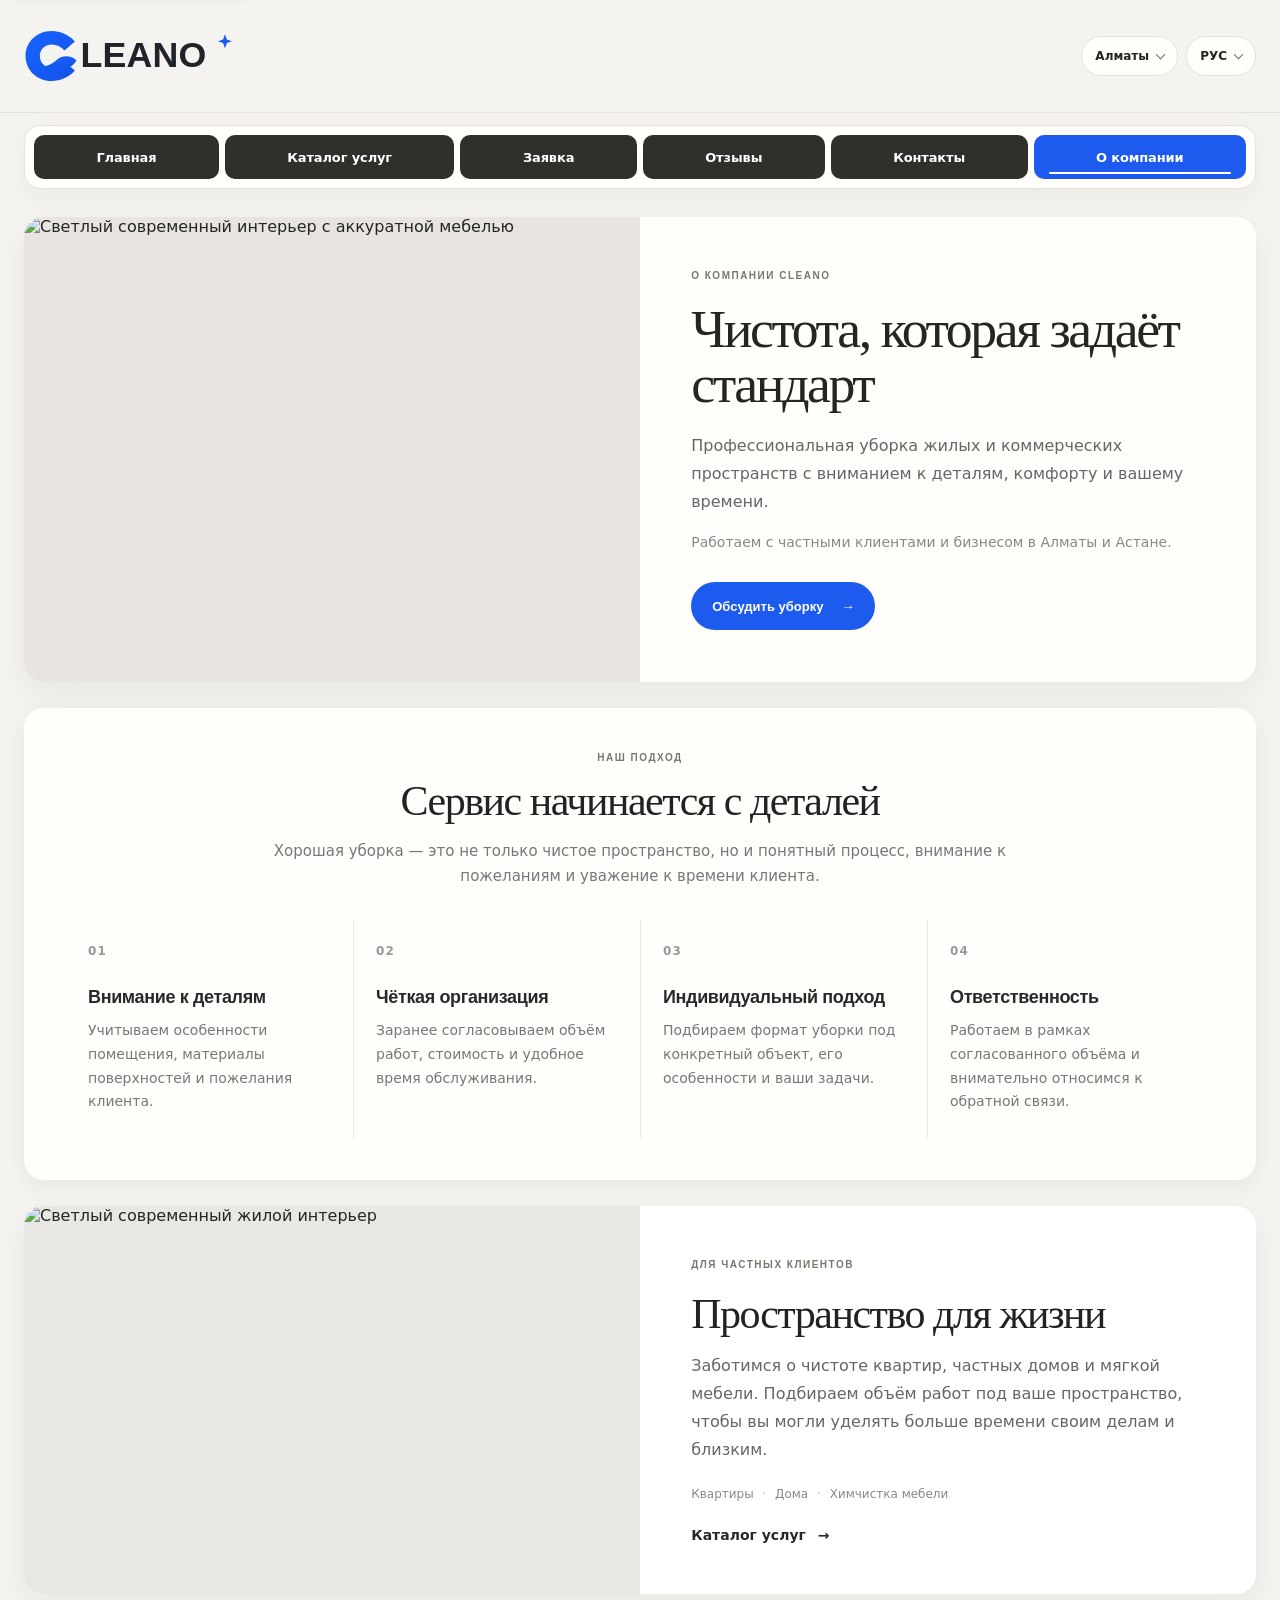
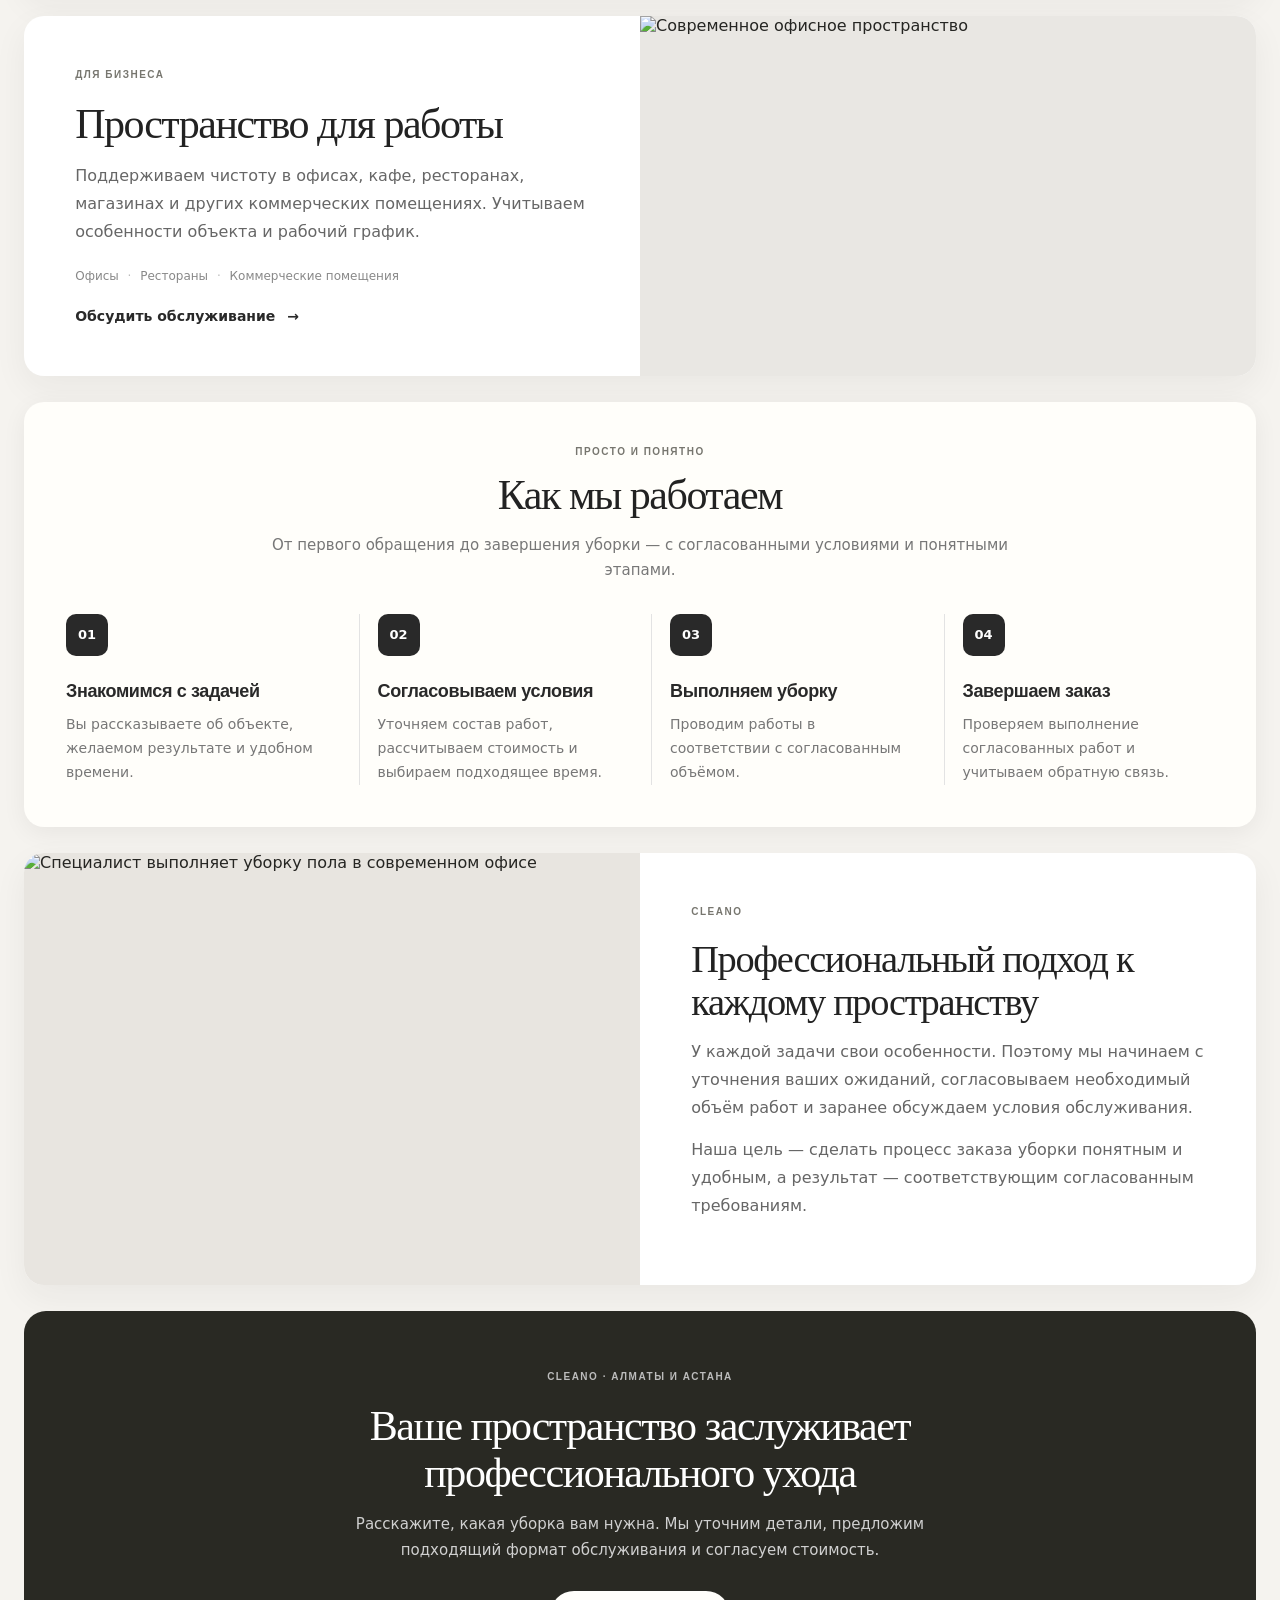
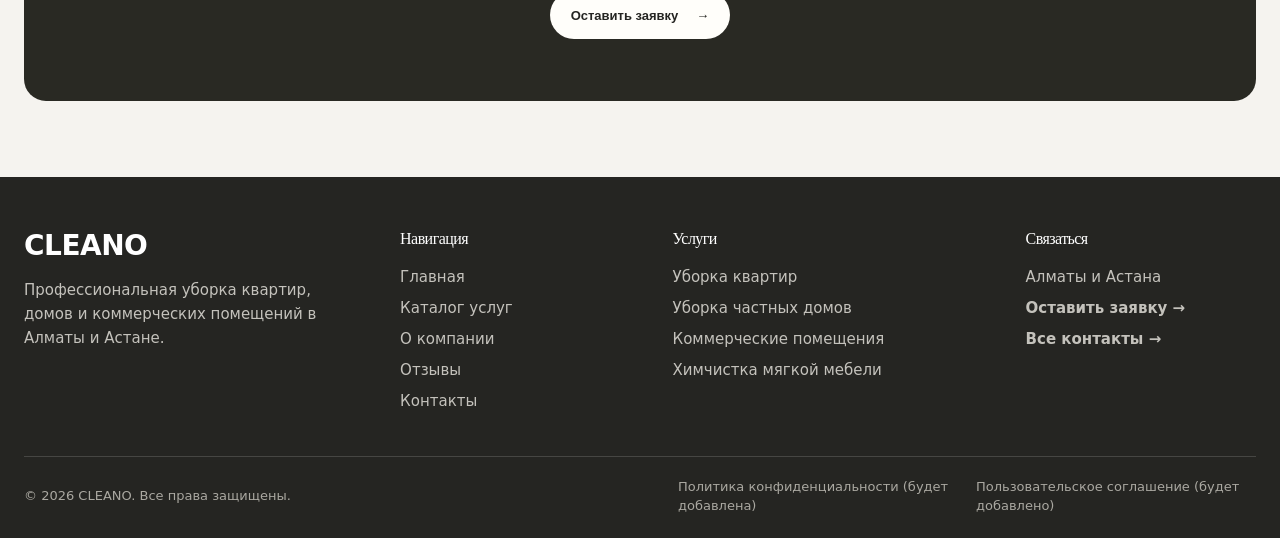
==== commit 1aebdd4c: "Add home link to primary navigation" ====
--- a/about.html
+++ b/about.html
@@ -33,6 +33,7 @@
     </div>
   </header>
   <nav class="navigation" aria-label="Основная навигация">
+    <a href="index.html">Главная</a>
     <a href="services.html">Каталог услуг</a>
     <a href="request.html">Заявка</a>
     <a href="reviews.html">Отзывы</a>
